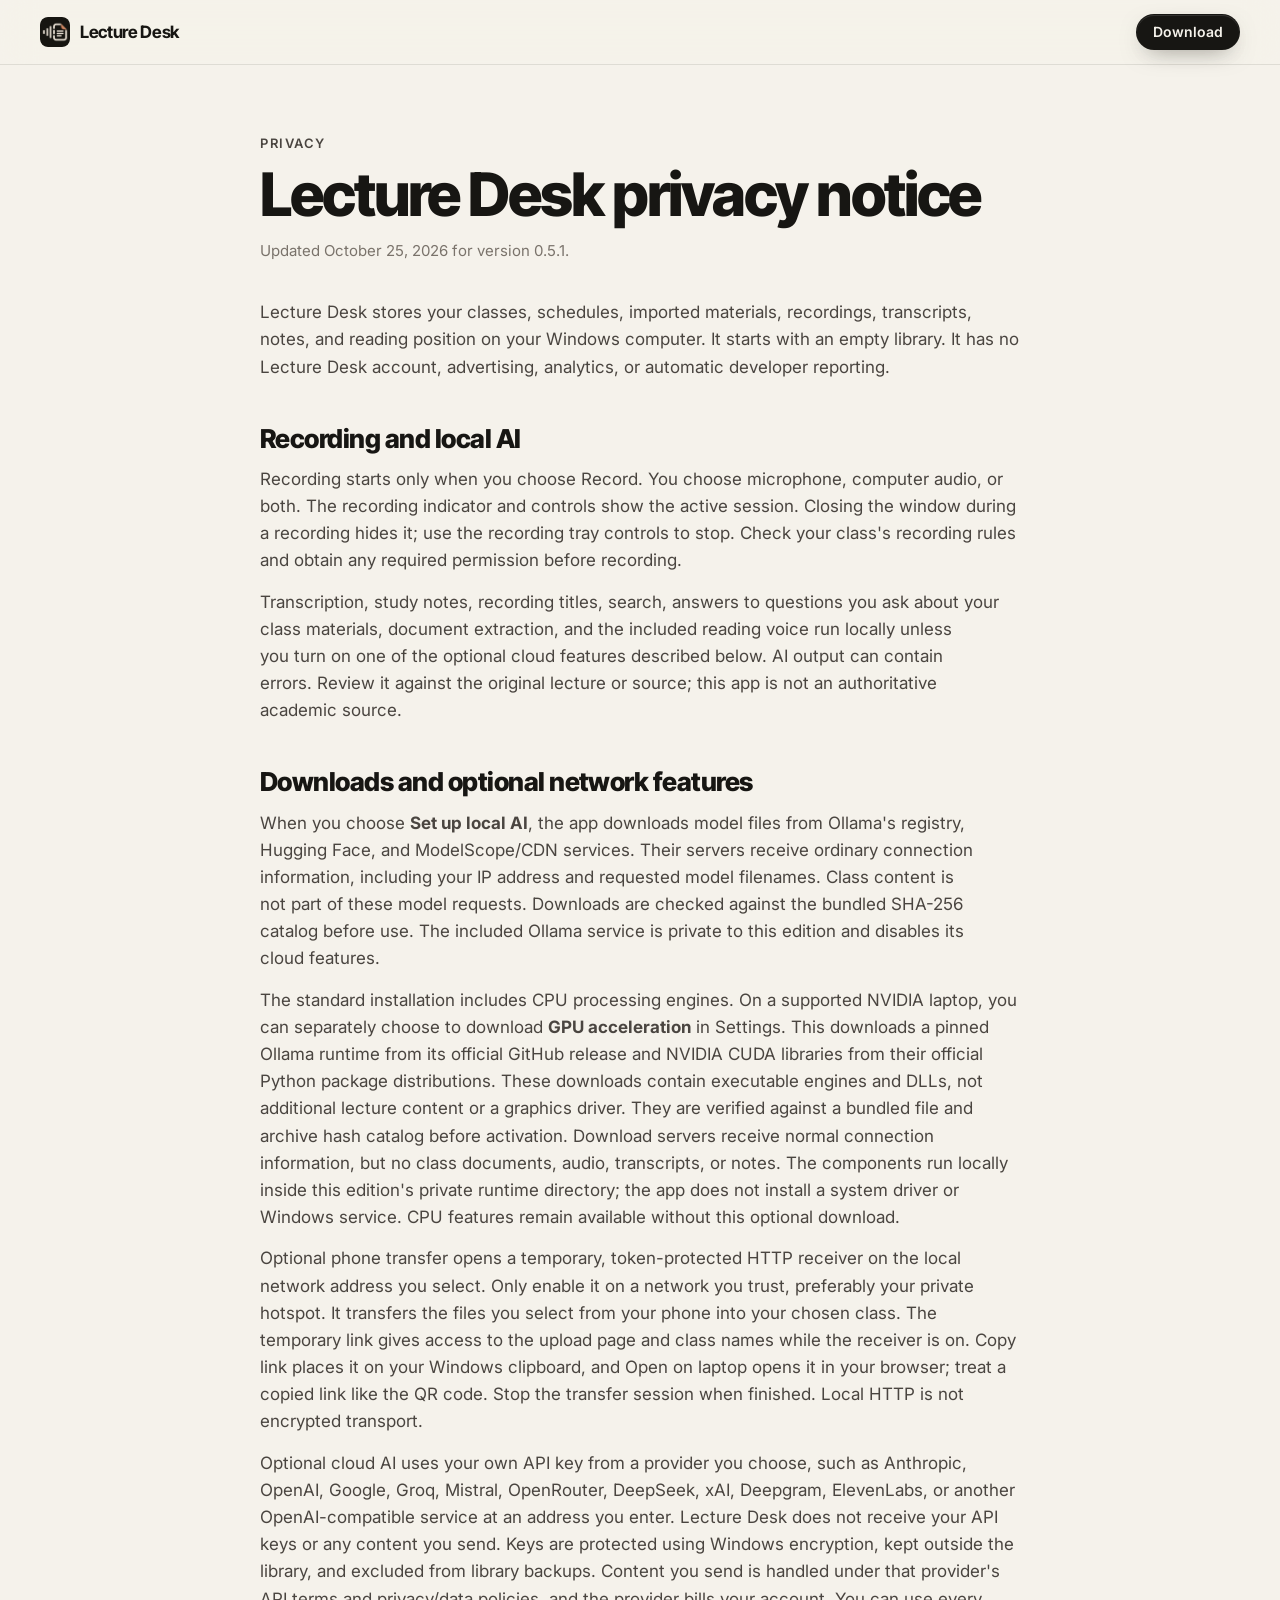
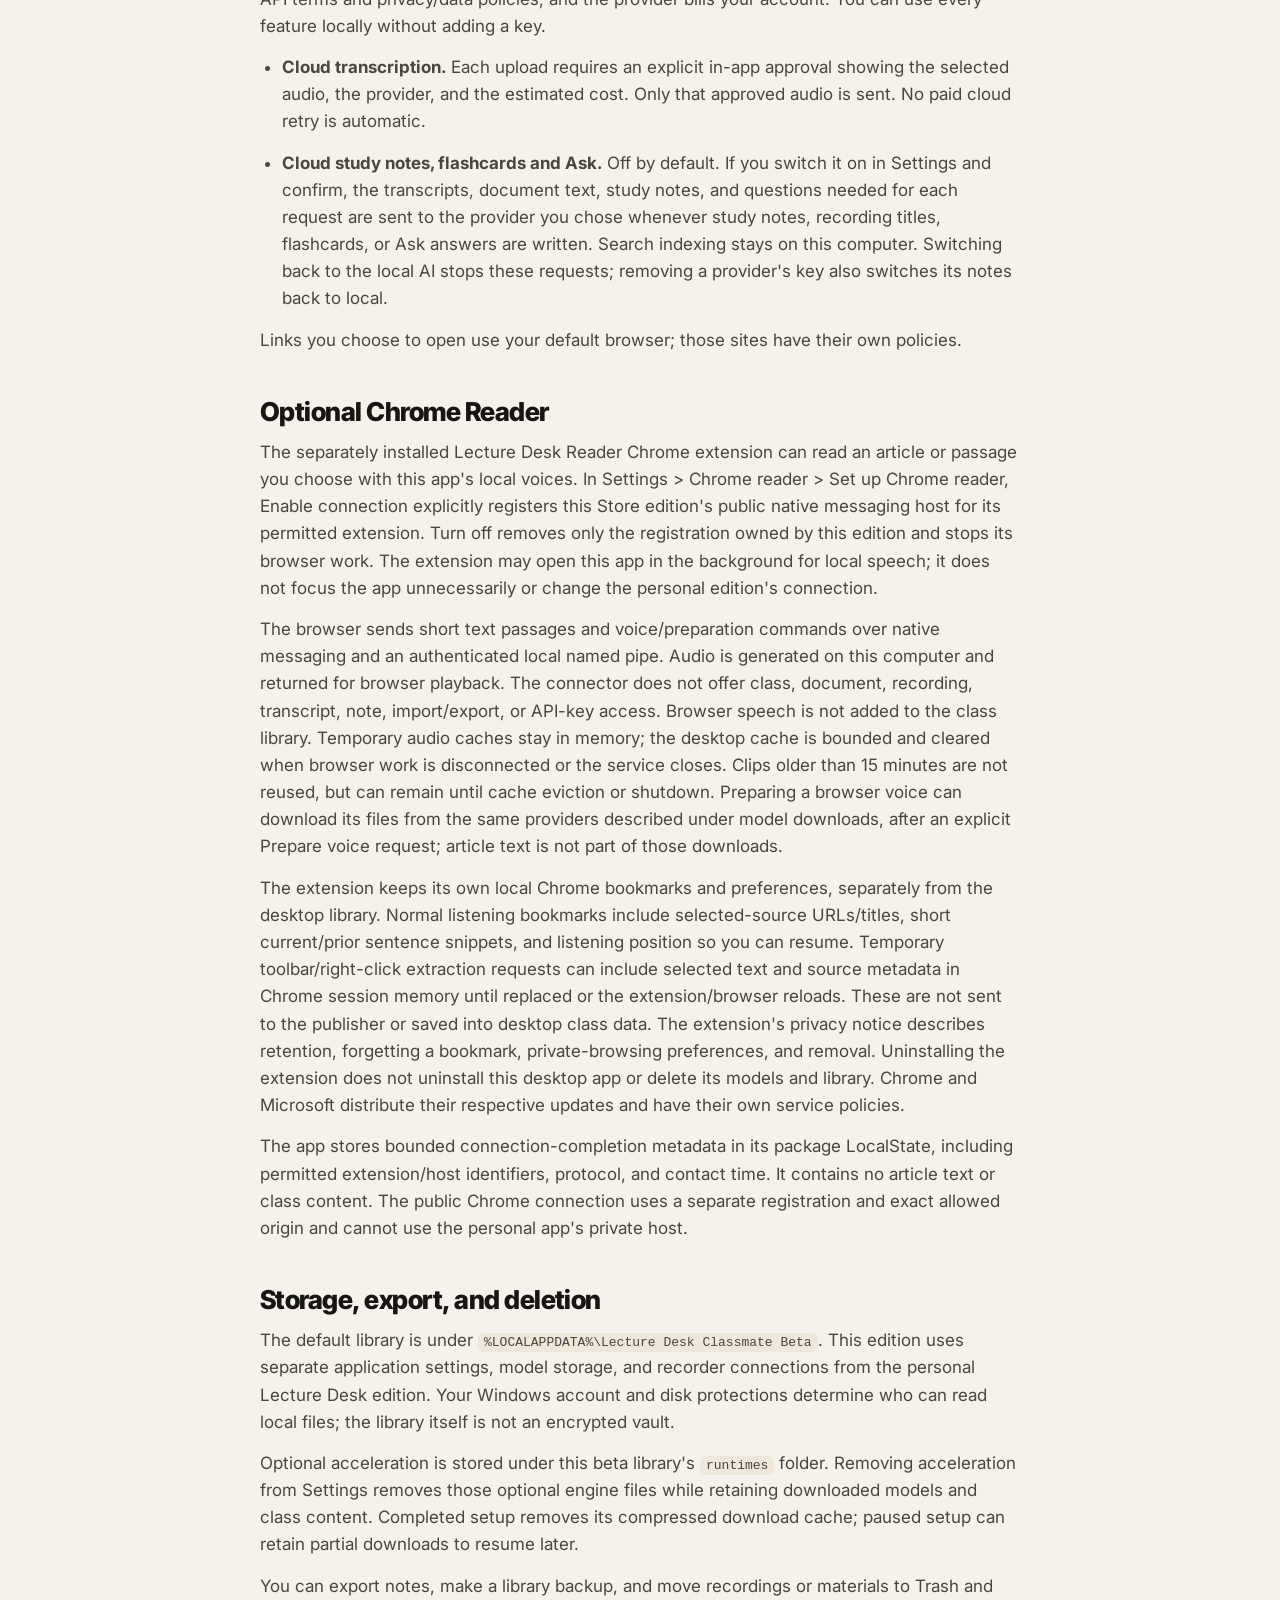
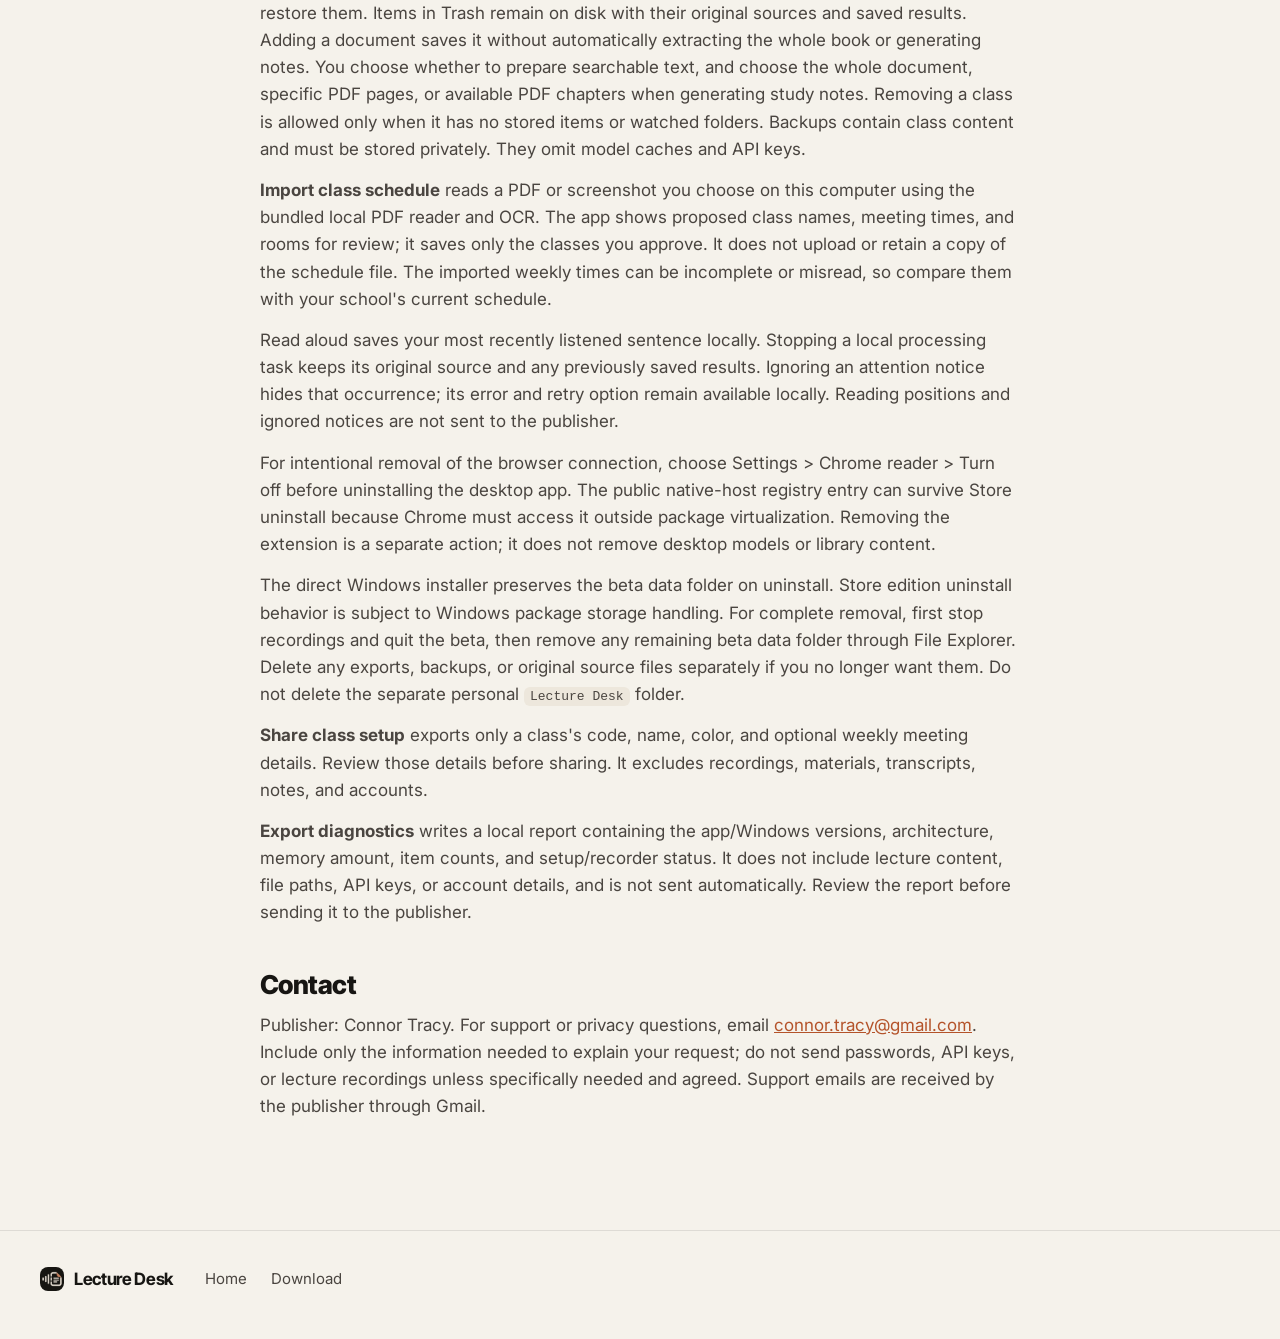
==== privacy.html @ 7390ad04 "Lecture Desk download site Landing page, feature showcase, privacy notice for 0.5.1 and download lin" ====
<!doctype html>
<html lang="en">
<head>
<meta charset="utf-8">
<meta name="viewport" content="width=device-width,initial-scale=1">
<title>Privacy · Lecture Desk</title>
<meta name="description" content="How Lecture Desk handles your recordings, notes and data.">
<link rel="icon" href="favicon.ico" sizes="any">
<link rel="preconnect" href="https://fonts.googleapis.com">
<link rel="preconnect" href="https://fonts.gstatic.com" crossorigin>
<link href="https://fonts.googleapis.com/css2?family=Inter:wght@400;500;600&family=Inter+Tight:wght@600;700;800&display=swap" rel="stylesheet">
<link rel="stylesheet" href="styles.css">
</head>
<body class="doc">
<header class="nav scrolled"><div class="wrap nav-inner"><a class="brand" href="index.html"><picture><source srcset="img/icon-light-512.png" media="(prefers-color-scheme: dark)"><img src="img/icon-512.png" alt="" width="30" height="30"></picture><span>Lecture Desk</span></a><a class="btn btn-small btn-ink" href="index.html#download">Download</a></div></header>
<main class="wrap prose">
<p class="kicker">Privacy</p>
<h1>Lecture Desk privacy notice</h1>
<p class="updated">Updated October 25, 2026 for version 0.5.1.</p>
<p>Lecture Desk stores your classes, schedules, imported materials, recordings, transcripts, notes, and reading position on your Windows computer. It starts with an empty library. It has no Lecture Desk account, advertising, analytics, or automatic developer reporting.</p>
<h2>Recording and local AI</h2>
<p>Recording starts only when you choose Record. You choose microphone, computer audio, or both. The recording indicator and controls show the active session. Closing the window during a recording hides it; use the recording tray controls to stop. Check your class's recording rules and obtain any required permission before recording.</p>
<p>Transcription, study notes, recording titles, search, answers to questions you ask about your class materials, document extraction, and the included reading voice run locally unless you turn on one of the optional cloud features described below. AI output can contain errors. Review it against the original lecture or source; this app is not an authoritative academic source.</p>
<h2>Downloads and optional network features</h2>
<p>When you choose <strong>Set up local AI</strong>, the app downloads model files from Ollama's registry, Hugging Face, and ModelScope/CDN services. Their servers receive ordinary connection information, including your IP address and requested model filenames. Class content is not part of these model requests. Downloads are checked against the bundled SHA-256 catalog before use. The included Ollama service is private to this edition and disables its cloud features.</p>
<p>The standard installation includes CPU processing engines. On a supported NVIDIA laptop, you can separately choose to download <strong>GPU acceleration</strong> in Settings. This downloads a pinned Ollama runtime from its official GitHub release and NVIDIA CUDA libraries from their official Python package distributions. These downloads contain executable engines and DLLs, not additional lecture content or a graphics driver. They are verified against a bundled file and archive hash catalog before activation. Download servers receive normal connection information, but no class documents, audio, transcripts, or notes. The components run locally inside this edition's private runtime directory; the app does not install a system driver or Windows service. CPU features remain available without this optional download.</p>
<p>Optional phone transfer opens a temporary, token-protected HTTP receiver on the local network address you select. Only enable it on a network you trust, preferably your private hotspot. It transfers the files you select from your phone into your chosen class. The temporary link gives access to the upload page and class names while the receiver is on. Copy link places it on your Windows clipboard, and Open on laptop opens it in your browser; treat a copied link like the QR code. Stop the transfer session when finished. Local HTTP is not encrypted transport.</p>
<p>Optional cloud AI uses your own API key from a provider you choose, such as Anthropic, OpenAI, Google, Groq, Mistral, OpenRouter, DeepSeek, xAI, Deepgram, ElevenLabs, or another OpenAI-compatible service at an address you enter. Lecture Desk does not receive your API keys or any content you send. Keys are protected using Windows encryption, kept outside the library, and excluded from library backups. Content you send is handled under that provider's API terms and privacy/data policies, and the provider bills your account. You can use every feature locally without adding a key.</p>
<ul><li><strong>Cloud transcription.</strong> Each upload requires an explicit in-app approval showing the selected audio, the provider, and the estimated cost. Only that approved audio is sent. No paid cloud retry is automatic.</li><li><strong>Cloud study notes, flashcards and Ask.</strong> Off by default. If you switch it on in Settings and confirm, the transcripts, document text, study notes, and questions needed for each request are sent to the provider you chose whenever study notes, recording titles, flashcards, or Ask answers are written. Search indexing stays on this computer. Switching back to the local AI stops these requests; removing a provider's key also switches its notes back to local.</li></ul>
<p>Links you choose to open use your default browser; those sites have their own policies.</p>
<h2>Optional Chrome Reader</h2>
<p>The separately installed Lecture Desk Reader Chrome extension can read an article or passage you choose with this app's local voices. In Settings &gt; Chrome reader &gt; Set up Chrome reader, Enable connection explicitly registers this Store edition's public native messaging host for its permitted extension. Turn off removes only the registration owned by this edition and stops its browser work. The extension may open this app in the background for local speech; it does not focus the app unnecessarily or change the personal edition's connection.</p>
<p>The browser sends short text passages and voice/preparation commands over native messaging and an authenticated local named pipe. Audio is generated on this computer and returned for browser playback. The connector does not offer class, document, recording, transcript, note, import/export, or API-key access. Browser speech is not added to the class library. Temporary audio caches stay in memory; the desktop cache is bounded and cleared when browser work is disconnected or the service closes. Clips older than 15 minutes are not reused, but can remain until cache eviction or shutdown. Preparing a browser voice can download its files from the same providers described under model downloads, after an explicit Prepare voice request; article text is not part of those downloads.</p>
<p>The extension keeps its own local Chrome bookmarks and preferences, separately from the desktop library. Normal listening bookmarks include selected-source URLs/titles, short current/prior sentence snippets, and listening position so you can resume. Temporary toolbar/right-click extraction requests can include selected text and source metadata in Chrome session memory until replaced or the extension/browser reloads. These are not sent to the publisher or saved into desktop class data. The extension's privacy notice describes retention, forgetting a bookmark, private-browsing preferences, and removal. Uninstalling the extension does not uninstall this desktop app or delete its models and library. Chrome and Microsoft distribute their respective updates and have their own service policies.</p>
<p>The app stores bounded connection-completion metadata in its package LocalState, including permitted extension/host identifiers, protocol, and contact time. It contains no article text or class content. The public Chrome connection uses a separate registration and exact allowed origin and cannot use the personal app's private host.</p>
<h2>Storage, export, and deletion</h2>
<p>The default library is under <code>%LOCALAPPDATA%\Lecture Desk Classmate Beta</code>. This edition uses separate application settings, model storage, and recorder connections from the personal Lecture Desk edition. Your Windows account and disk protections determine who can read local files; the library itself is not an encrypted vault.</p>
<p>Optional acceleration is stored under this beta library's <code>runtimes</code> folder. Removing acceleration from Settings removes those optional engine files while retaining downloaded models and class content. Completed setup removes its compressed download cache; paused setup can retain partial downloads to resume later.</p>
<p>You can export notes, make a library backup, and move recordings or materials to Trash and restore them. Items in Trash remain on disk with their original sources and saved results. Adding a document saves it without automatically extracting the whole book or generating notes. You choose whether to prepare searchable text, and choose the whole document, specific PDF pages, or available PDF chapters when generating study notes. Removing a class is allowed only when it has no stored items or watched folders. Backups contain class content and must be stored privately. They omit model caches and API keys.</p>
<p><strong>Import class schedule</strong> reads a PDF or screenshot you choose on this computer using the bundled local PDF reader and OCR. The app shows proposed class names, meeting times, and rooms for review; it saves only the classes you approve. It does not upload or retain a copy of the schedule file. The imported weekly times can be incomplete or misread, so compare them with your school's current schedule.</p>
<p>Read aloud saves your most recently listened sentence locally. Stopping a local processing task keeps its original source and any previously saved results. Ignoring an attention notice hides that occurrence; its error and retry option remain available locally. Reading positions and ignored notices are not sent to the publisher.</p>
<p>For intentional removal of the browser connection, choose Settings &gt; Chrome reader &gt; Turn off before uninstalling the desktop app. The public native-host registry entry can survive Store uninstall because Chrome must access it outside package virtualization. Removing the extension is a separate action; it does not remove desktop models or library content.</p>
<p>The direct Windows installer preserves the beta data folder on uninstall. Store edition uninstall behavior is subject to Windows package storage handling. For complete removal, first stop recordings and quit the beta, then remove any remaining beta data folder through File Explorer. Delete any exports, backups, or original source files separately if you no longer want them. Do not delete the separate personal <code>Lecture Desk</code> folder.</p>
<p><strong>Share class setup</strong> exports only a class's code, name, color, and optional weekly meeting details. Review those details before sharing. It excludes recordings, materials, transcripts, notes, and accounts.</p>
<p><strong>Export diagnostics</strong> writes a local report containing the app/Windows versions, architecture, memory amount, item counts, and setup/recorder status. It does not include lecture content, file paths, API keys, or account details, and is not sent automatically. Review the report before sending it to the publisher.</p>
<h2>Contact</h2>
<p>Publisher: Connor Tracy. For support or privacy questions, email <a href="mailto:connor.tracy@gmail.com">connor.tracy@gmail.com</a>. Include only the information needed to explain your request; do not send passwords, API keys, or lecture recordings unless specifically needed and agreed. Support emails are received by the publisher through Gmail.</p>
</main>
<footer class="footer"><div class="wrap footer-inner"><a class="brand" href="index.html"><picture><source srcset="img/icon-light-512.png" media="(prefers-color-scheme: dark)"><img src="img/icon-512.png" alt="" width="24" height="24"></picture><span>Lecture Desk</span></a><nav aria-label="Footer"><a href="index.html">Home</a><a href="index.html#download">Download</a></nav></div></footer>
</body>
</html>
---- styles.css ----
/* Lecture Desk website. Colors and type follow the app and the launch video. */
:root {
  --bg: #F5F2EB;
  --bg-2: #EDE7DC;
  --paper: #FBF9F5;
  --ink: #171613;
  --ink-2: #4A4540;
  --ink-3: #7A736B;
  --line: rgb(23 22 19 / .10);
  --line-2: rgb(23 22 19 / .16);
  --brand: #B4532A;
  --brand-2: #E8875B;
  --brand-soft: rgb(180 83 42 / .10);
  --dark: #171613;
  --dark-2: #22201C;
  --dark-ink: #F3EEE6;
  --dark-ink-2: #B9B0A4;
  --radius: 22px;
  --radius-sm: 14px;
  --shadow: 0 1px 2px rgb(23 22 19 / .06), 0 12px 40px -12px rgb(23 22 19 / .22), 0 40px 80px -40px rgb(90 50 20 / .30);
  --display: "Inter Tight", "Inter", system-ui, -apple-system, "Segoe UI", sans-serif;
  --text: "Inter", system-ui, -apple-system, "Segoe UI", sans-serif;
  --gutter: 24px;
  color-scheme: light;
}
@media (prefers-color-scheme: dark) {
  :root {
    --bg: #12110F; --bg-2: #1A1815; --paper: #1D1B18; --ink: #F3EEE6; --ink-2: #CFC6BA; --ink-3: #9A9187;
    --line: rgb(243 238 230 / .09); --line-2: rgb(243 238 230 / .16); --brand: #E8875B; --brand-2: #F29C73; --brand-soft: rgb(232 135 91 / .14);
    --dark: #0D0C0A; --dark-2: #1D1B18;
    --shadow: 0 1px 2px rgb(0 0 0 / .4), 0 20px 50px -20px rgb(0 0 0 / .7), 0 50px 90px -50px rgb(232 135 91 / .25);
    color-scheme: dark;
  }
}

*, *::before, *::after { box-sizing: border-box; }
[hidden] { display: none !important; }
html { scroll-behavior: smooth; -webkit-text-size-adjust: 100%; }
@media (prefers-reduced-motion: reduce) { html { scroll-behavior: auto; } }
body { margin: 0; background: var(--bg); color: var(--ink); font: 400 17px/1.6 var(--text); -webkit-font-smoothing: antialiased; text-rendering: optimizeLegibility; overflow-x: hidden; }
img, video { display: block; max-width: 100%; height: auto; }
a { color: inherit; }
h1, h2, h3 { font-family: var(--display); color: var(--ink); margin: 0; letter-spacing: -.03em; text-wrap: balance; }
p { margin: 0; text-wrap: pretty; }
.wrap { width: min(1200px, 100% - 2 * var(--gutter)); margin-inline: auto; }
@media (max-width: 640px) { :root { --gutter: 16px; } body { font-size: 16px; } }
.skip { position: absolute; left: -999px; top: 8px; z-index: 100; background: var(--ink); color: var(--bg); padding: 8px 14px; border-radius: 10px; }
.skip:focus { left: 8px; }
:focus-visible { outline: 2px solid var(--brand); outline-offset: 3px; border-radius: 6px; }

/* Navigation */
.nav { position: sticky; top: 0; z-index: 50; backdrop-filter: saturate(1.4) blur(16px); -webkit-backdrop-filter: saturate(1.4) blur(16px); background: color-mix(in srgb, var(--bg) 78%, transparent); border-bottom: 1px solid transparent; transition: border-color .3s; }
.nav.scrolled { border-bottom-color: var(--line); }
.nav-inner { display: flex; align-items: center; gap: 24px; height: 64px; }
.brand { display: inline-flex; align-items: center; gap: 10px; text-decoration: none; font: 700 17px/1 var(--display); letter-spacing: -.02em; }
.brand img { border-radius: 8px; }
.nav-links { display: flex; gap: 28px; margin-left: auto; }
.nav-links a { text-decoration: none; color: var(--ink-2); font-size: 15px; font-weight: 500; }
.nav-links a:hover { color: var(--ink); }
@media (max-width: 720px) { .nav-links { display: none; } .nav .btn { margin-left: auto; } }
.doc .nav .btn { margin-left: auto; }

/* Buttons */
.btn { --h: 44px; display: inline-flex; align-items: center; justify-content: center; gap: 10px; height: var(--h); padding: 0 20px; border-radius: 999px; border: 1px solid transparent; font: 600 15px/1 var(--text); text-decoration: none; cursor: pointer; white-space: nowrap; transition: transform .2s cubic-bezier(.2,.8,.2,1), background-color .2s, box-shadow .2s, border-color .2s; }
.btn:active { transform: scale(.98); }
.btn-small { --h: 36px; padding: 0 16px; font-size: 14px; }
.btn-large { --h: 54px; padding: 0 26px; font-size: 16px; }
.btn-ink { background: var(--ink); color: var(--bg); box-shadow: 0 1px 0 rgb(255 255 255 / .12) inset, 0 8px 24px -10px rgb(23 22 19 / .55); }
.btn-ink:hover { transform: translateY(-1px); box-shadow: 0 1px 0 rgb(255 255 255 / .12) inset, 0 14px 30px -12px rgb(23 22 19 / .6); }
.btn-ghost { background: color-mix(in srgb, var(--paper) 70%, transparent); color: var(--ink); border-color: var(--line-2); }
.btn-ghost:hover { border-color: var(--ink-3); transform: translateY(-1px); }
.btn-accent { background: var(--brand); color: #fff; box-shadow: 0 10px 30px -12px var(--brand); }
.btn-accent:hover { transform: translateY(-1px); filter: brightness(1.05); }
.btn-link { background: none; border: 0; color: var(--ink-2); padding: 0 6px; }
.btn-link svg { width: 30px; height: 30px; padding: 8px 7px 8px 9px; border-radius: 50%; background: var(--brand-soft); fill: var(--brand); transition: transform .2s; }
.btn-link:hover { color: var(--ink); }
.btn-link:hover svg { transform: scale(1.08); }
.btn .ms { width: 18px; height: 18px; }
.is-disabled { opacity: .55; pointer-events: none; }

/* Hero */
.hero { position: relative; padding: 88px 0 40px; overflow: clip; }
.hero-glow { position: absolute; inset: -20% -10% auto; height: 900px; background: radial-gradient(50% 45% at 50% 55%, rgb(232 135 91 / .22), transparent 70%), radial-gradient(35% 30% at 25% 30%, rgb(255 255 255 / .55), transparent 70%); pointer-events: none; }
@media (prefers-color-scheme: dark) { .hero-glow { background: radial-gradient(50% 45% at 50% 60%, rgb(232 135 91 / .16), transparent 70%); } }
.hero-copy { position: relative; text-align: center; display: grid; justify-items: center; gap: 24px; }
.eyebrow { display: inline-flex; align-items: center; gap: 8px; padding: 6px 14px; border-radius: 999px; border: 1px solid var(--line-2); background: color-mix(in srgb, var(--paper) 60%, transparent); font-size: 14px; font-weight: 500; color: var(--ink-2); }
.dot { width: 7px; height: 7px; border-radius: 50%; background: var(--brand); box-shadow: 0 0 0 4px var(--brand-soft); }
h1 { font-size: clamp(44px, 8.4vw, 100px); line-height: .98; letter-spacing: -.035em; font-weight: 800; }
.accent { color: var(--brand); }
.lede { max-width: 640px; font-size: clamp(17px, 2vw, 20px); color: var(--ink-2); line-height: 1.55; }
.cta-row { display: flex; flex-wrap: wrap; justify-content: center; align-items: center; gap: 12px 14px; margin-top: 4px; }
.fine { font-size: 14px; color: var(--ink-3); }
@media (max-width: 520px) { .cta-row .btn-large { width: 100%; } .hero { padding-top: 56px; } }

/* App window frame */
.window { position: relative; border-radius: var(--radius); background: var(--dark); box-shadow: var(--shadow); overflow: hidden; border: 1px solid rgb(255 255 255 / .06); }
.window-bar { display: flex; align-items: center; gap: 7px; height: 34px; padding: 0 14px; background: #1E1C19; border-bottom: 1px solid rgb(255 255 255 / .06); }
.window-bar span { width: 10px; height: 10px; border-radius: 50%; background: #3A3631; }
.window-bar em { margin: 0 auto; transform: translateX(-30px); font: 500 12px/1 var(--text); font-style: normal; color: #8C847A; }
.hero-shot { margin-top: 64px; transform-origin: 50% 0; }
@supports (animation-timeline: view()) {
  @media (prefers-reduced-motion: no-preference) and (min-width: 721px) {
    .hero-shot { animation: tilt linear both; animation-timeline: view(); animation-range: entry 0% cover 45%; }
    @keyframes tilt { from { transform: perspective(1600px) rotateX(14deg) scale(.94); } to { transform: none; } }
  }
}

/* Proof strip */
.proof { display: grid; grid-template-columns: repeat(4, 1fr); gap: 8px; padding: 56px 0 24px; }
.proof div { display: grid; gap: 4px; padding: 10px 4px; text-align: center; }
.proof strong { font: 700 clamp(26px, 3.6vw, 38px)/1.1 var(--display); letter-spacing: -.03em; }
.proof span { color: var(--ink-3); font-size: 14px; }
@media (max-width: 720px) { .proof { grid-template-columns: repeat(2, 1fr); gap: 20px 8px; } }

/* Section heads */
.section-head { display: grid; gap: 14px; text-align: center; justify-items: center; margin-bottom: 48px; }
.kicker { font: 600 13px/1 var(--text); letter-spacing: .12em; text-transform: uppercase; color: var(--brand); }
h2 { font-size: clamp(34px, 5.4vw, 64px); line-height: 1.04; letter-spacing: -.032em; font-weight: 800; }

/* Feature showcase */
.tour { padding: 104px 0 40px; }
.showcase { display: grid; gap: 22px; }
.tabs { display: flex; justify-content: center; gap: 6px; padding: 6px; margin-inline: auto; border-radius: 999px; background: color-mix(in srgb, var(--paper) 75%, transparent); border: 1px solid var(--line); max-width: 100%; overflow-x: auto; scrollbar-width: none; }
.tabs::-webkit-scrollbar { display: none; }
.tabs button { position: relative; display: inline-flex; align-items: center; gap: 8px; height: 40px; padding: 0 18px; border: 0; border-radius: 999px; background: transparent; color: var(--ink-2); font: 600 15px/1 var(--text); cursor: pointer; white-space: nowrap; transition: background-color .25s, color .25s; }
.tabs button .n { font: 600 11px/1 var(--text); color: var(--ink-3); font-variant-numeric: tabular-nums; }
.tabs button:hover { color: var(--ink); }
.tabs button[aria-selected="true"] { background: var(--ink); color: var(--bg); }
.tabs button[aria-selected="true"] .n { color: var(--brand-2); }
.stage { aspect-ratio: 16 / 9; background: #EEEAE1; }
.stage video { width: 100%; height: 100%; object-fit: cover; }
.progress { position: absolute; left: 0; right: 0; bottom: 0; height: 3px; background: rgb(23 22 19 / .08); }
.progress span { display: block; height: 100%; width: 0; background: var(--brand); transition: width .2s linear; }
.stage-copy { max-width: 640px; margin-inline: auto; text-align: center; color: var(--ink-2); font-size: 18px; min-height: 3.2em; }
@media (max-width: 640px) { .tabs { justify-content: flex-start; border-radius: 18px; } .tabs button { padding: 0 14px; } .stage { border-radius: var(--radius-sm); } }

/* Bento */
.bento { display: grid; grid-template-columns: repeat(3, 1fr); gap: 16px; padding: 64px 0 104px; }
.card { display: grid; align-content: start; gap: 12px; padding: 28px; border-radius: var(--radius); background: var(--paper); border: 1px solid var(--line); transition: transform .35s cubic-bezier(.2,.8,.2,1), box-shadow .35s; }
.card:hover { transform: translateY(-3px); box-shadow: 0 20px 40px -24px rgb(23 22 19 / .35); }
.card h3 { font-size: 21px; letter-spacing: -.02em; font-weight: 700; }
.card p { color: var(--ink-2); font-size: 16px; }
.glyph { width: 40px; height: 40px; padding: 9px; border-radius: 12px; background: var(--brand-soft); fill: none; stroke: var(--brand); stroke-width: 1.8; stroke-linecap: round; stroke-linejoin: round; margin-bottom: 6px; }
.card-wide { grid-column: 1 / -1; grid-template-columns: minmax(260px, .8fr) 1.4fr; align-items: center; gap: 40px; padding: 44px 0 0 44px; overflow: hidden; }
.card-dark { background: var(--dark); border-color: rgb(255 255 255 / .06); }
.card-dark h3 { color: var(--dark-ink); font-size: clamp(28px, 3.4vw, 40px); line-height: 1.08; letter-spacing: -.035em; font-weight: 800; }
.card-dark p { color: var(--dark-ink-2); font-size: 17px; }
.card-dark .card-text { display: grid; gap: 16px; padding-bottom: 44px; }
.card-dark .kicker { color: var(--brand-2); }
.card-dark img { border-radius: 14px 0 0 0; border: 1px solid rgb(255 255 255 / .08); border-width: 1px 0 0 1px; box-shadow: -20px -10px 60px -20px rgb(0 0 0 / .6); }
@media (max-width: 900px) { .bento { grid-template-columns: 1fr 1fr; } .card-wide { grid-template-columns: 1fr; padding: 32px 0 0 32px; gap: 8px; } .card-dark .card-text { padding: 0 32px 24px 0; } }
@media (max-width: 600px) { .bento { grid-template-columns: 1fr; } }

/* Privacy band */
.private { background: var(--dark); color: var(--dark-ink); padding: 112px 0; position: relative; overflow: clip; }
.private::before { content: ""; position: absolute; inset: auto -20% -60% auto; width: 900px; height: 900px; background: radial-gradient(closest-side, rgb(232 135 91 / .18), transparent); pointer-events: none; }
.private-inner { position: relative; display: grid; grid-template-columns: 1fr 1fr; gap: 40px 72px; align-items: start; }
.private h2 { color: var(--dark-ink); }
.private .kicker { color: var(--brand-2); margin-bottom: 16px; }
.checks { list-style: none; margin: 0; padding: 0; display: grid; gap: 20px; }
.checks li { position: relative; padding-left: 36px; color: var(--dark-ink-2); font-size: 17px; }
.checks li::before { content: ""; position: absolute; left: 0; top: 3px; width: 22px; height: 22px; border-radius: 50%; background: rgb(232 135 91 / .18) url("data:image/svg+xml,%3Csvg xmlns='http://www.w3.org/2000/svg' viewBox='0 0 24 24' fill='none' stroke='%23E8875B' stroke-width='3' stroke-linecap='round' stroke-linejoin='round'%3E%3Cpath d='M6 12.5l4 4 8-9'/%3E%3C/svg%3E") center / 13px no-repeat; }
.checks strong { color: var(--dark-ink); font-weight: 600; }
.more { grid-column: 2; color: var(--brand-2); font-weight: 600; text-decoration: none; }
.more:hover { text-decoration: underline; text-underline-offset: 4px; }
@media (max-width: 800px) { .private-inner { grid-template-columns: 1fr; } .more { grid-column: 1; } .private { padding: 80px 0; } }

/* Steps */
.steps { padding: 112px 0 40px; }
.steps ol { list-style: none; margin: 0; padding: 0; display: grid; grid-template-columns: repeat(3, 1fr); gap: 16px; counter-reset: step; }
.steps li { display: grid; gap: 10px; padding: 28px; border-radius: var(--radius); border: 1px solid var(--line); }
.steps li span { display: grid; place-items: center; width: 36px; height: 36px; border-radius: 50%; background: var(--ink); color: var(--bg); font: 700 15px/1 var(--display); margin-bottom: 6px; }
.steps h3 { font-size: 21px; letter-spacing: -.02em; }
.steps p { color: var(--ink-2); font-size: 16px; }
@media (max-width: 800px) { .steps ol { grid-template-columns: 1fr; } }

/* Download */
.download { padding: 104px 0; }
.dl-grid { display: grid; grid-template-columns: 1.4fr 1fr; gap: 16px; }
.dl-card { display: grid; align-content: start; gap: 14px; padding: 36px; border-radius: var(--radius); background: var(--paper); border: 1px solid var(--line); }
.dl-primary { box-shadow: var(--shadow); border-color: var(--line-2); }
.dl-card .btn { justify-self: start; margin-top: 6px; }
.dl-os { display: inline-flex; align-items: center; gap: 10px; font: 600 14px/1 var(--text); color: var(--ink-3); letter-spacing: .02em; }
.dl-os svg { width: 22px; height: 22px; fill: var(--ink); }
.dl-card h3 { font-size: clamp(26px, 3vw, 34px); letter-spacing: -.03em; font-weight: 800; display: flex; align-items: center; gap: 12px; flex-wrap: wrap; }
.dl-card p { color: var(--ink-2); }
.badge { font: 600 12px/1 var(--text); letter-spacing: .02em; padding: 6px 10px; border-radius: 999px; background: var(--brand-soft); color: var(--brand); }
.direct { margin-top: 18px; padding-top: 22px; border-top: 1px solid var(--line); display: grid; gap: 12px; }
.direct-row { display: flex; align-items: center; justify-content: space-between; gap: 16px; flex-wrap: wrap; }
.direct-row div { display: grid; gap: 2px; }
.direct-row span { color: var(--ink-3); font-size: 14px; }
.direct-row .btn { margin: 0; }
.smartscreen summary { cursor: pointer; color: var(--ink-2); font-size: 14px; font-weight: 500; }
.smartscreen p { margin-top: 10px; color: var(--ink-2); font-size: 14px; }
.hash { font: 12px/1.5 ui-monospace, "Cascadia Code", Consolas, monospace; word-break: break-all; color: var(--ink-3); }
code { font: 13px ui-monospace, "Cascadia Code", Consolas, monospace; padding: 2px 6px; border-radius: 6px; background: var(--bg-2); }
.reqs { margin-top: 16px; padding: 28px 36px; border-radius: var(--radius); border: 1px solid var(--line); }
.reqs h3 { font-size: 18px; margin-bottom: 14px; letter-spacing: -.01em; }
.reqs dl { margin: 0; display: grid; grid-template-columns: repeat(4, 1fr); gap: 20px; }
.reqs dt { font-size: 13px; font-weight: 600; color: var(--ink-3); text-transform: uppercase; letter-spacing: .08em; margin-bottom: 4px; }
.reqs dd { margin: 0; font-size: 15px; color: var(--ink-2); }
@media (max-width: 900px) { .dl-grid { grid-template-columns: 1fr; } .reqs dl { grid-template-columns: 1fr 1fr; } }
@media (max-width: 520px) { .reqs dl { grid-template-columns: 1fr; } .dl-card, .reqs { padding: 26px; } .dl-card .btn { justify-self: stretch; } }

/* FAQ */
.faq { padding: 24px 0 112px; }
.faq-list { max-width: 820px; margin-inline: auto; border-top: 1px solid var(--line); }
.faq details { border-bottom: 1px solid var(--line); }
.faq summary { list-style: none; cursor: pointer; display: flex; justify-content: space-between; gap: 20px; padding: 24px 4px; font: 600 19px/1.35 var(--display); letter-spacing: -.015em; }
.faq summary::-webkit-details-marker { display: none; }
.faq summary::after { content: ""; flex: none; width: 22px; height: 22px; margin-top: 2px; background: linear-gradient(var(--ink-3), var(--ink-3)) center / 12px 2px no-repeat, linear-gradient(var(--ink-3), var(--ink-3)) center / 2px 12px no-repeat; transition: transform .3s; }
.faq details[open] summary::after { transform: rotate(45deg); }
.faq details p { padding: 0 4px 24px; color: var(--ink-2); max-width: 700px; }

/* Final call to action */
.final { padding: 0 0 112px; }
.final-inner { display: grid; justify-items: center; gap: 28px; text-align: center; padding: 88px 24px; border-radius: 32px; background: radial-gradient(60% 80% at 50% 0%, rgb(232 135 91 / .20), transparent 70%), var(--paper); border: 1px solid var(--line); }
.final-inner img { border-radius: 20px; box-shadow: 0 20px 40px -18px rgb(23 22 19 / .5); }
.final h2 { max-width: 760px; font-size: clamp(32px, 4.8vw, 56px); }

/* Footer */
.footer { border-top: 1px solid var(--line); padding: 36px 0 48px; }
.footer-inner { display: flex; flex-wrap: wrap; align-items: center; gap: 16px 32px; }
.footer nav { display: flex; gap: 24px; }
.footer nav a { color: var(--ink-2); text-decoration: none; font-size: 15px; }
.footer nav a:hover { color: var(--ink); }
.footer p { flex-basis: 100%; color: var(--ink-3); font-size: 14px; }

/* Tour dialog */
.tour-dialog { width: min(1100px, 100vw - 32px); padding: 0; border: 0; border-radius: var(--radius); background: #000; box-shadow: 0 40px 120px rgb(0 0 0 / .5); overflow: hidden; }
.tour-dialog::backdrop { background: rgb(12 11 9 / .72); backdrop-filter: blur(6px); }
.tour-dialog video { width: 100%; aspect-ratio: 16 / 9; }
.tour-dialog .close { position: absolute; top: 12px; right: 12px; z-index: 2; width: 38px; height: 38px; border-radius: 50%; border: 0; background: rgb(0 0 0 / .55); color: #fff; font-size: 24px; line-height: 1; cursor: pointer; }

/* Reveal on scroll */
.reveal { opacity: 0; transform: translateY(18px); transition: opacity .8s cubic-bezier(.2,.8,.2,1), transform .8s cubic-bezier(.2,.8,.2,1); }
.reveal.in { opacity: 1; transform: none; }
.reveal.instant { transition: none; }
@media (prefers-reduced-motion: reduce) { .reveal { opacity: 1; transform: none; transition: none; } }
.no-js .reveal { opacity: 1; transform: none; }

/* Privacy notice */
.prose { max-width: 760px; padding: 72px 0 96px; }
.prose .kicker { margin-bottom: 14px; }
.prose h1 { font-size: clamp(36px, 6vw, 60px); line-height: 1.02; }
.prose .updated { margin: 14px 0 36px; color: var(--ink-3); font-size: 15px; }
.prose h2 { font-size: 26px; letter-spacing: -.02em; margin: 44px 0 14px; }
.prose p, .prose li { color: var(--ink-2); margin-bottom: 14px; }
.prose ul { padding-left: 22px; margin: 0 0 14px; }
.prose a { color: var(--brand); }
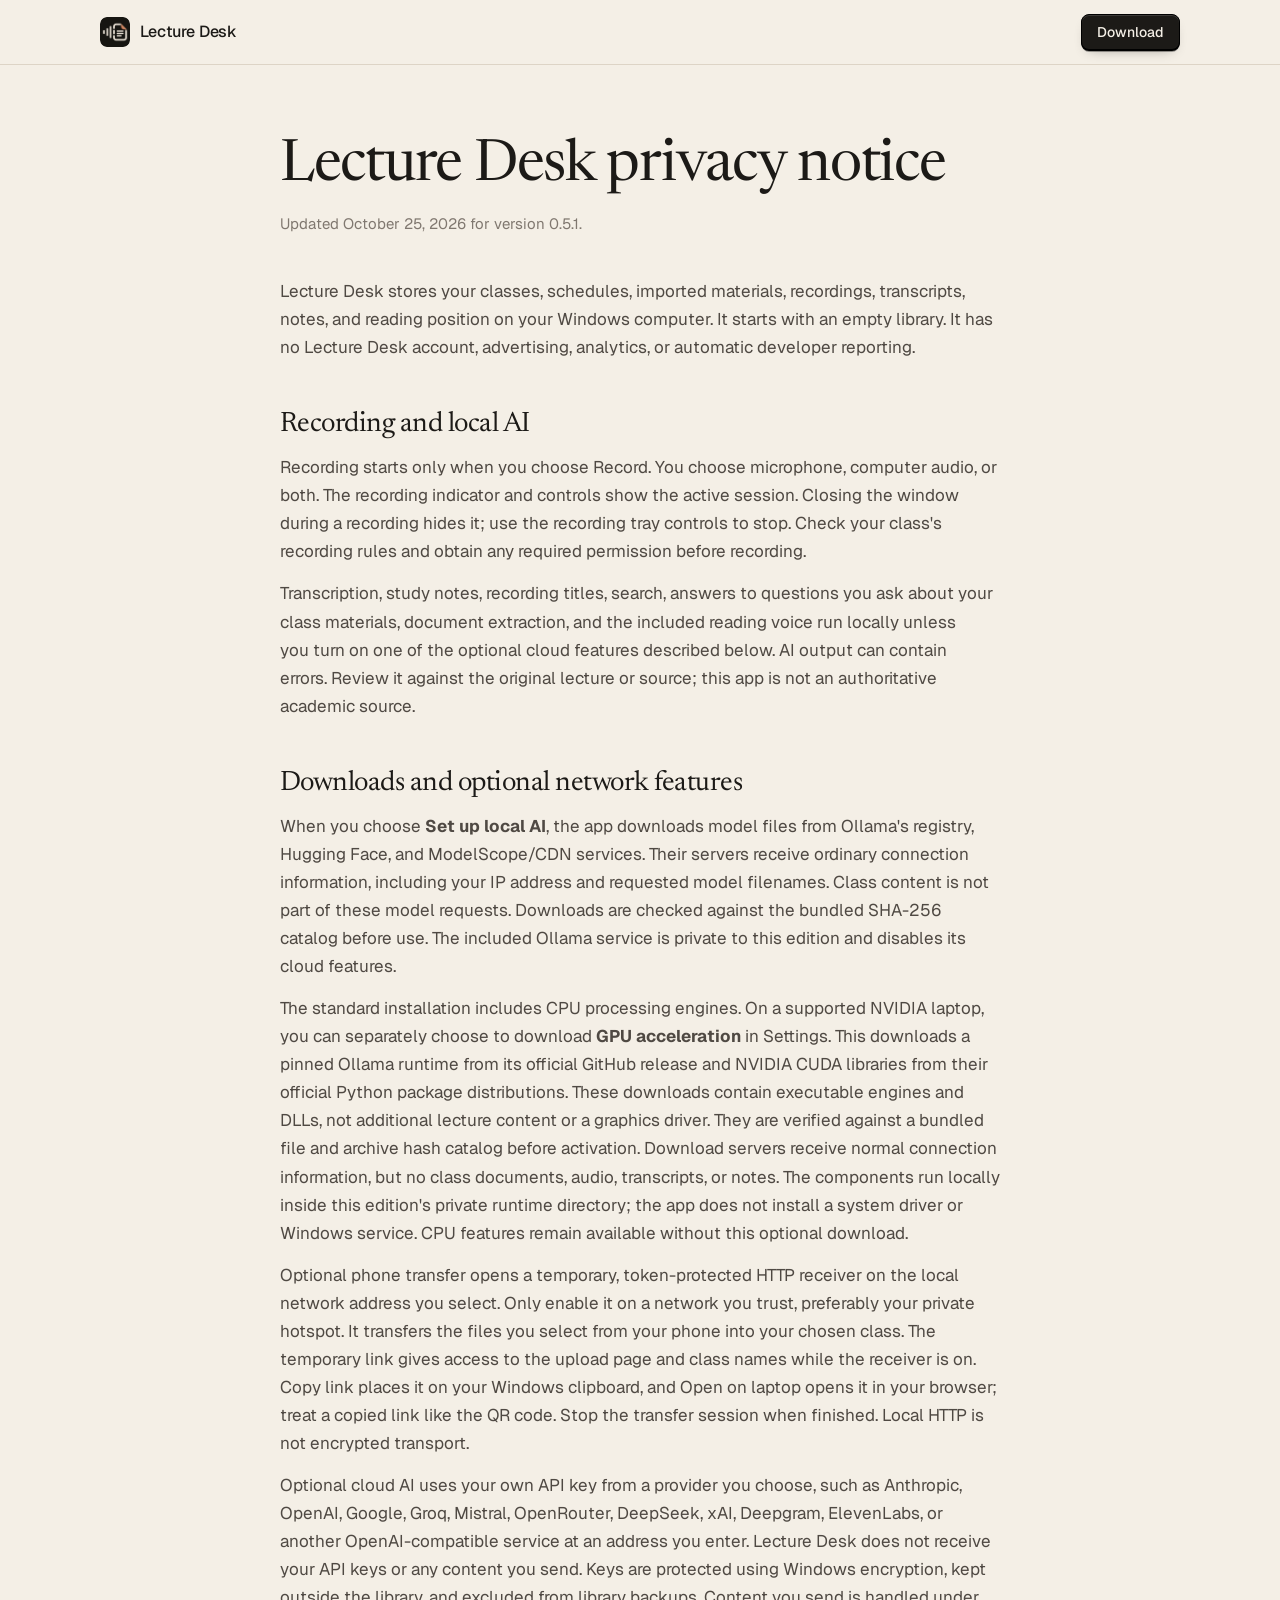
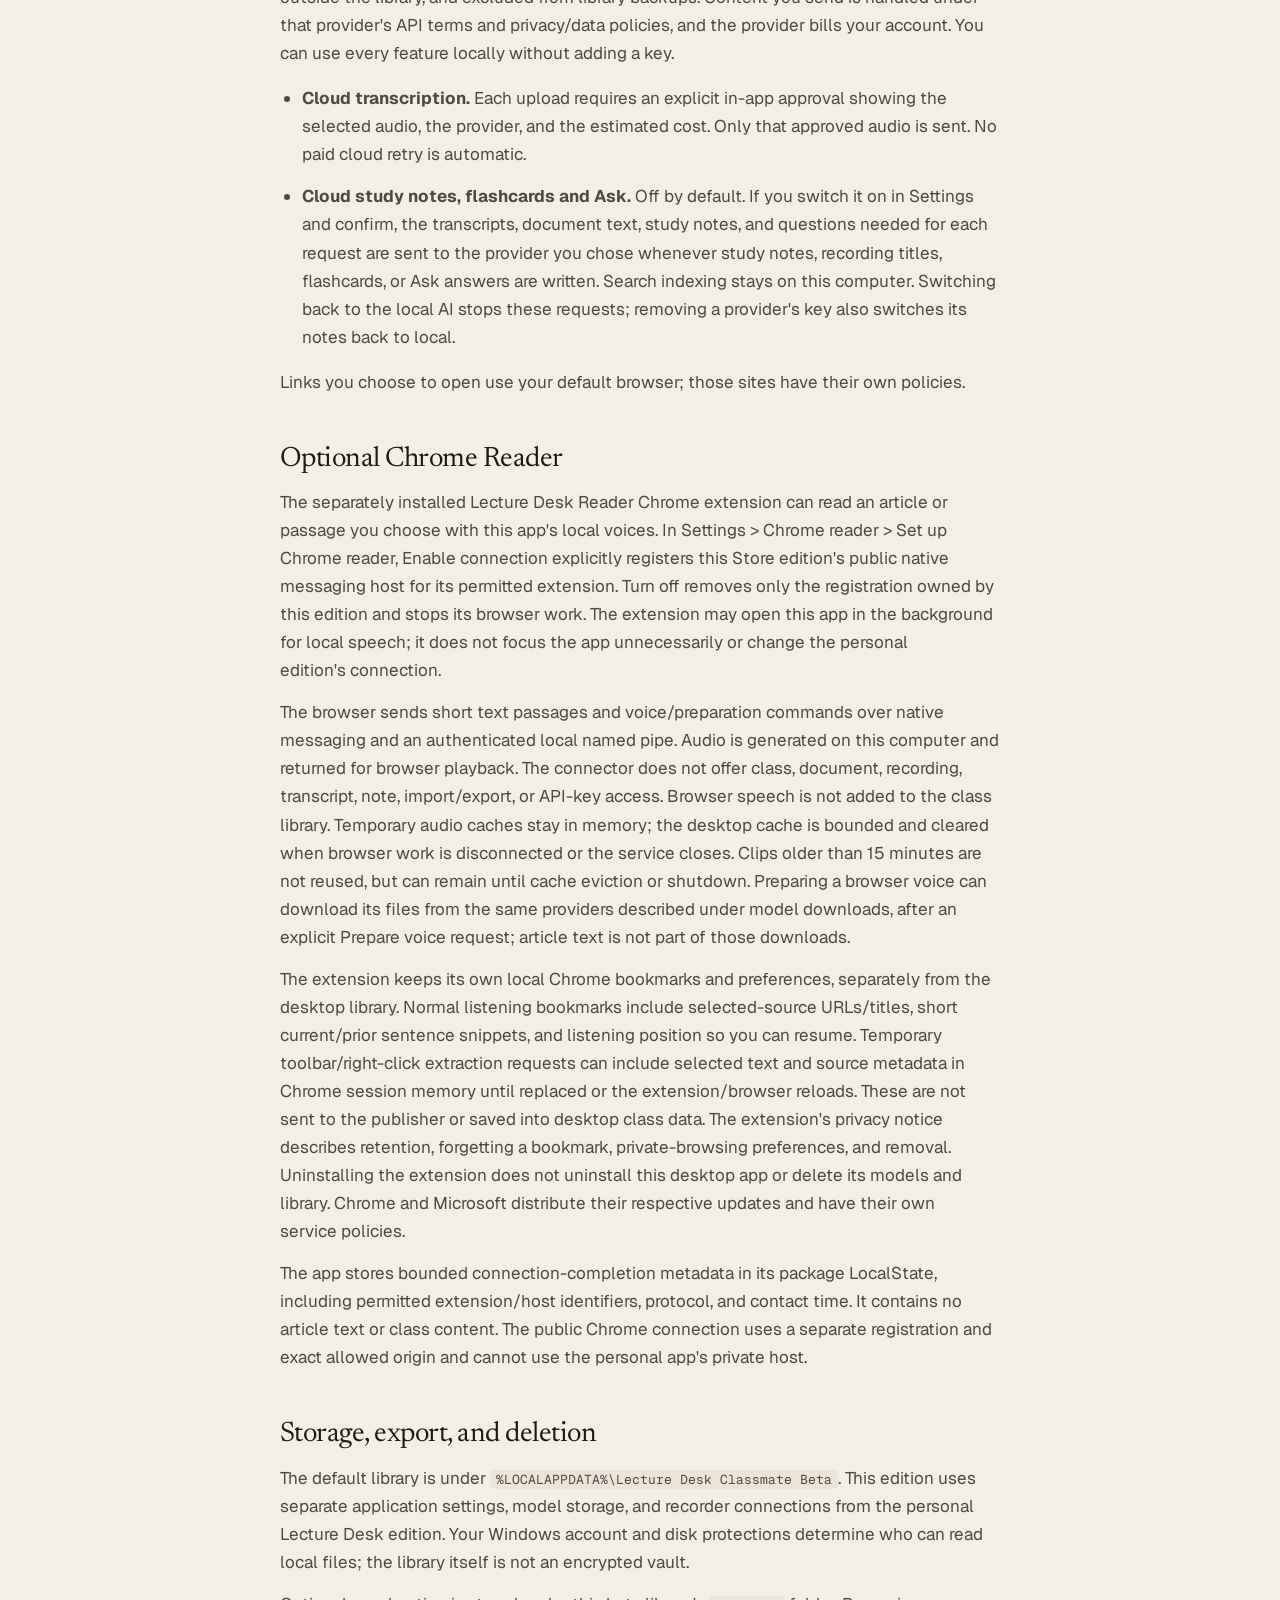
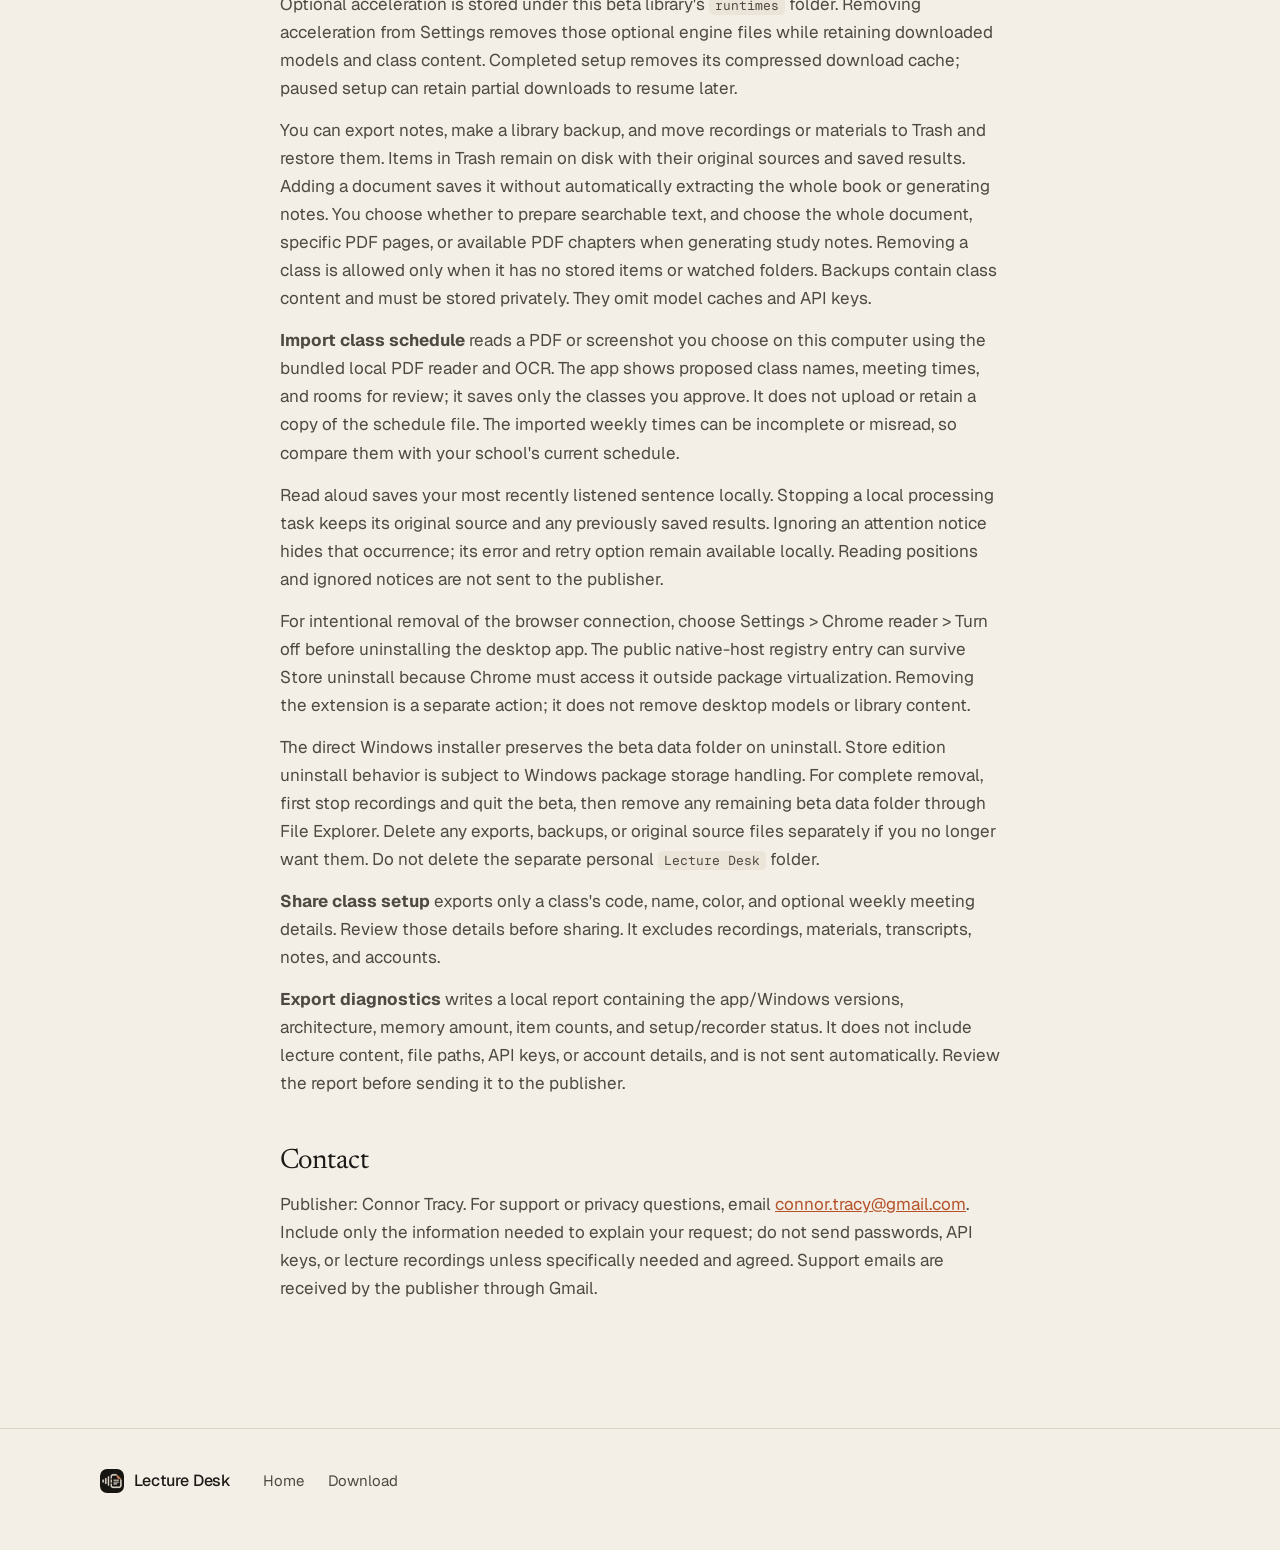
==== commit 27240811: "Redesign: editorial type, notes that show their work, said-once privacy Newsreader headlines with Ge" ====
--- a/privacy.html
+++ b/privacy.html
@@ -8,13 +8,12 @@
 <link rel="icon" href="favicon.ico" sizes="any">
 <link rel="preconnect" href="https://fonts.googleapis.com">
 <link rel="preconnect" href="https://fonts.gstatic.com" crossorigin>
-<link href="https://fonts.googleapis.com/css2?family=Inter:wght@400;500;600&family=Inter+Tight:wght@600;700;800&display=swap" rel="stylesheet">
+<link href="https://fonts.googleapis.com/css2?family=Geist:wght@400;500;600&family=Geist+Mono:wght@400;500&family=Newsreader:ital,opsz,wght@0,6..72,400;0,6..72,500;1,6..72,400&display=swap" rel="stylesheet">
 <link rel="stylesheet" href="styles.css">
 </head>
 <body class="doc">
-<header class="nav scrolled"><div class="wrap nav-inner"><a class="brand" href="index.html"><picture><source srcset="img/icon-light-512.png" media="(prefers-color-scheme: dark)"><img src="img/icon-512.png" alt="" width="30" height="30"></picture><span>Lecture Desk</span></a><a class="btn btn-small btn-ink" href="index.html#download">Download</a></div></header>
+<header class="nav scrolled"><div class="wrap nav-inner"><a class="brand" href="index.html"><picture><source srcset="img/icon-light-512.png" media="(prefers-color-scheme: dark)"><img src="img/icon-512.png" alt="" width="30" height="30"></picture>Lecture Desk</a><a class="btn btn-sm btn-ink" href="index.html#download">Download</a></div></header>
 <main class="wrap prose">
-<p class="kicker">Privacy</p>
 <h1>Lecture Desk privacy notice</h1>
 <p class="updated">Updated October 25, 2026 for version 0.5.1.</p>
 <p>Lecture Desk stores your classes, schedules, imported materials, recordings, transcripts, notes, and reading position on your Windows computer. It starts with an empty library. It has no Lecture Desk account, advertising, analytics, or automatic developer reporting.</p>
@@ -46,6 +45,6 @@
 <h2>Contact</h2>
 <p>Publisher: Connor Tracy. For support or privacy questions, email <a href="mailto:connor.tracy@gmail.com">connor.tracy@gmail.com</a>. Include only the information needed to explain your request; do not send passwords, API keys, or lecture recordings unless specifically needed and agreed. Support emails are received by the publisher through Gmail.</p>
 </main>
-<footer class="footer"><div class="wrap footer-inner"><a class="brand" href="index.html"><picture><source srcset="img/icon-light-512.png" media="(prefers-color-scheme: dark)"><img src="img/icon-512.png" alt="" width="24" height="24"></picture><span>Lecture Desk</span></a><nav aria-label="Footer"><a href="index.html">Home</a><a href="index.html#download">Download</a></nav></div></footer>
+<footer class="footer"><div class="wrap footer-inner"><a class="brand" href="index.html"><picture><source srcset="img/icon-light-512.png" media="(prefers-color-scheme: dark)"><img src="img/icon-512.png" alt="" width="24" height="24"></picture>Lecture Desk</a><nav aria-label="Footer"><a href="index.html">Home</a><a href="index.html#download">Download</a></nav></div></footer>
 </body>
 </html>
--- a/styles.css
+++ b/styles.css
@@ -1,34 +1,25 @@
-/* Lecture Desk website. Colors and type follow the app and the launch video. */
+/* Lecture Desk website: paper, ink, and one accent that marks where things come from. */
 :root {
-  --bg: #F5F2EB;
-  --bg-2: #EDE7DC;
-  --paper: #FBF9F5;
-  --ink: #171613;
-  --ink-2: #4A4540;
-  --ink-3: #7A736B;
-  --line: rgb(23 22 19 / .10);
-  --line-2: rgb(23 22 19 / .16);
-  --brand: #B4532A;
-  --brand-2: #E8875B;
-  --brand-soft: rgb(180 83 42 / .10);
-  --dark: #171613;
-  --dark-2: #22201C;
-  --dark-ink: #F3EEE6;
-  --dark-ink-2: #B9B0A4;
-  --radius: 22px;
-  --radius-sm: 14px;
-  --shadow: 0 1px 2px rgb(23 22 19 / .06), 0 12px 40px -12px rgb(23 22 19 / .22), 0 40px 80px -40px rgb(90 50 20 / .30);
-  --display: "Inter Tight", "Inter", system-ui, -apple-system, "Segoe UI", sans-serif;
-  --text: "Inter", system-ui, -apple-system, "Segoe UI", sans-serif;
-  --gutter: 24px;
+  --paper: #F4EFE6;
+  --paper-2: #EBE4D8;
+  --sheet: #FAF7F1;
+  --ink: #1C1A17;
+  --ink-2: #4F4943;
+  --ink-3: #807870;
+  --rule: #DDD4C6;
+  --accent: #B4532A;
+  --accent-wash: #F1E2D6;
+  --frame: #1C1A17;
+  --serif: "Newsreader", "Iowan Old Style", Georgia, serif;
+  --sans: "Geist", ui-sans-serif, system-ui, "Segoe UI", sans-serif;
+  --mono: "Geist Mono", ui-monospace, "Cascadia Code", Consolas, monospace;
+  --gutter: 28px;
   color-scheme: light;
 }
 @media (prefers-color-scheme: dark) {
   :root {
-    --bg: #12110F; --bg-2: #1A1815; --paper: #1D1B18; --ink: #F3EEE6; --ink-2: #CFC6BA; --ink-3: #9A9187;
-    --line: rgb(243 238 230 / .09); --line-2: rgb(243 238 230 / .16); --brand: #E8875B; --brand-2: #F29C73; --brand-soft: rgb(232 135 91 / .14);
-    --dark: #0D0C0A; --dark-2: #1D1B18;
-    --shadow: 0 1px 2px rgb(0 0 0 / .4), 0 20px 50px -20px rgb(0 0 0 / .7), 0 50px 90px -50px rgb(232 135 91 / .25);
+    --paper: #1A1816; --paper-2: #221F1C; --sheet: #22201D; --ink: #EFE9DF; --ink-2: #C2B9AD; --ink-3: #8F877D;
+    --rule: #34302B; --accent: #E0895F; --accent-wash: #3A2A21; --frame: #0F0E0D;
     color-scheme: dark;
   }
 }
@@ -36,215 +27,197 @@
 *, *::before, *::after { box-sizing: border-box; }
 [hidden] { display: none !important; }
 html { scroll-behavior: smooth; -webkit-text-size-adjust: 100%; }
+body { margin: 0; background: var(--paper); color: var(--ink); font: 400 17px/1.65 var(--sans); -webkit-font-smoothing: antialiased; overflow-x: hidden; }
+img, video, svg { display: block; max-width: 100%; }
+img, video { height: auto; }
+a { color: inherit; }
+p { margin: 0; text-wrap: pretty; }
+h1, h2, h3 { margin: 0; font-family: var(--serif); font-weight: 400; color: var(--ink); text-wrap: balance; }
+.wrap { width: min(1080px, 100% - 2 * var(--gutter)); margin-inline: auto; }
+.wrap.wide { width: min(1240px, 100% - 2 * var(--gutter)); }
+@media (max-width: 640px) { :root { --gutter: 18px; } body { font-size: 16px; } }
 @media (prefers-reduced-motion: reduce) { html { scroll-behavior: auto; } }
-body { margin: 0; background: var(--bg); color: var(--ink); font: 400 17px/1.6 var(--text); -webkit-font-smoothing: antialiased; text-rendering: optimizeLegibility; overflow-x: hidden; }
-img, video { display: block; max-width: 100%; height: auto; }
-a { color: inherit; }
-h1, h2, h3 { font-family: var(--display); color: var(--ink); margin: 0; letter-spacing: -.03em; text-wrap: balance; }
-p { margin: 0; text-wrap: pretty; }
-.wrap { width: min(1200px, 100% - 2 * var(--gutter)); margin-inline: auto; }
-@media (max-width: 640px) { :root { --gutter: 16px; } body { font-size: 16px; } }
-.skip { position: absolute; left: -999px; top: 8px; z-index: 100; background: var(--ink); color: var(--bg); padding: 8px 14px; border-radius: 10px; }
-.skip:focus { left: 8px; }
-:focus-visible { outline: 2px solid var(--brand); outline-offset: 3px; border-radius: 6px; }
-
-/* Navigation */
-.nav { position: sticky; top: 0; z-index: 50; backdrop-filter: saturate(1.4) blur(16px); -webkit-backdrop-filter: saturate(1.4) blur(16px); background: color-mix(in srgb, var(--bg) 78%, transparent); border-bottom: 1px solid transparent; transition: border-color .3s; }
-.nav.scrolled { border-bottom-color: var(--line); }
-.nav-inner { display: flex; align-items: center; gap: 24px; height: 64px; }
-.brand { display: inline-flex; align-items: center; gap: 10px; text-decoration: none; font: 700 17px/1 var(--display); letter-spacing: -.02em; }
-.brand img { border-radius: 8px; }
+::selection { background: var(--accent-wash); }
+.skip { position: absolute; left: -9999px; top: 10px; z-index: 10; padding: 8px 14px; background: var(--ink); color: var(--paper); border-radius: 8px; }
+.skip:focus { left: 10px; }
+:focus-visible { outline: 2px solid var(--accent); outline-offset: 3px; border-radius: 4px; }
+
+/* Navigation: paper, a hairline once you scroll. */
+.nav { position: sticky; top: 0; z-index: 20; background: var(--paper); border-bottom: 1px solid transparent; transition: border-color .25s; }
+.nav.scrolled { border-bottom-color: var(--rule); }
+.nav-inner { display: flex; align-items: center; gap: 32px; height: 64px; }
+.brand { display: inline-flex; align-items: center; gap: 10px; font: 500 16px/1 var(--sans); text-decoration: none; letter-spacing: -.01em; }
+.brand img { border-radius: 7px; }
 .nav-links { display: flex; gap: 28px; margin-left: auto; }
-.nav-links a { text-decoration: none; color: var(--ink-2); font-size: 15px; font-weight: 500; }
+.nav-links a { font-size: 15px; color: var(--ink-2); text-decoration: none; }
 .nav-links a:hover { color: var(--ink); }
-@media (max-width: 720px) { .nav-links { display: none; } .nav .btn { margin-left: auto; } }
+@media (max-width: 760px) { .nav-links { display: none; } .nav .btn { margin-left: auto; } }
+
+/* Buttons: a raised edge that presses in. */
+.btn { display: inline-flex; align-items: center; justify-content: center; gap: 10px; height: 48px; padding: 0 22px; border-radius: 10px; font: 500 15.5px/1 var(--sans); text-decoration: none; cursor: pointer; white-space: nowrap; border: 1px solid transparent; transition: transform .12s ease, box-shadow .12s ease, background-color .2s; }
+.btn-sm { height: 36px; padding: 0 15px; font-size: 14px; border-radius: 8px; }
+.btn-ink { background: var(--ink); color: var(--paper); border-color: #000; box-shadow: inset 0 1px 0 rgb(255 255 255 / .14), 0 1px 0 #000, 0 3px 0 -1px rgb(0 0 0 / .35), 0 6px 14px -8px rgb(0 0 0 / .45); }
+.btn-ink:hover { background: #2A2723; }
+.btn-ink:active { transform: translateY(2px); box-shadow: inset 0 1px 0 rgb(255 255 255 / .08), 0 1px 0 #000; }
+.btn-paper { background: var(--sheet); color: var(--ink); border-color: var(--rule); box-shadow: inset 0 1px 0 rgb(255 255 255 / .7), 0 2px 0 -1px var(--rule), 0 4px 10px -8px rgb(28 26 23 / .3); }
+.btn-paper:hover { border-color: var(--ink-3); }
+.btn-paper:active { transform: translateY(1px); box-shadow: inset 0 1px 2px rgb(28 26 23 / .08); }
+@media (prefers-color-scheme: dark) {
+  .btn-ink { background: var(--ink); color: #1A1816; border-color: #CFC7BB; box-shadow: inset 0 -1px 0 rgb(0 0 0 / .12), 0 2px 0 -1px #8F877D, 0 6px 14px -8px rgb(0 0 0 / .6); }
+  .btn-ink:hover { background: #FFFFFF; }
+  .btn-paper { box-shadow: 0 2px 0 -1px #000; }
+}
+.btn .ms { width: 17px; height: 17px; }
+.quiet-link, .text-link { color: var(--ink-2); text-decoration: underline; text-decoration-color: var(--rule); text-underline-offset: 4px; text-decoration-thickness: 1px; transition: color .2s, text-decoration-color .2s; }
+.quiet-link:hover, .text-link:hover { color: var(--ink); text-decoration-color: var(--accent); }
+.text-link { color: var(--accent); text-decoration-color: currentColor; }
+
+/* Hero */
+.hero { padding: 96px 0 0; }
+.hero-copy { max-width: 820px; }
+h1 { font-size: clamp(46px, 7.2vw, 92px); line-height: 1.02; letter-spacing: -.022em; }
+h1 em { font-style: italic; }
+.lede { margin-top: 28px; max-width: 600px; font-size: clamp(18px, 1.9vw, 20px); line-height: 1.6; color: var(--ink-2); }
+.cta { display: flex; flex-wrap: wrap; align-items: center; gap: 14px 24px; margin-top: 36px; }
+.fine { margin-top: 22px; font-size: 14px; color: var(--ink-3); }
+@media (max-width: 520px) { .hero { padding-top: 56px; } .cta .btn { width: 100%; } }
+
+/* A plain window frame with one soft shadow. */
+.frame { margin: 0; border-radius: 12px; overflow: hidden; background: var(--frame); border: 1px solid rgb(0 0 0 / .5); box-shadow: 0 1px 1px rgb(28 26 23 / .08), 0 24px 48px -28px rgb(28 26 23 / .45); }
+.frame-bar { display: flex; gap: 7px; align-items: center; height: 30px; padding: 0 13px; background: #24211E; border-bottom: 1px solid #000; }
+.frame-bar i { width: 9px; height: 9px; border-radius: 50%; background: #45403A; }
+.hero-frame { margin-top: 72px; }
+@media (max-width: 640px) { .frame { border-radius: 9px; } .hero-frame { margin-top: 48px; } .frame-bar { height: 22px; } .frame-bar i { width: 7px; height: 7px; } }
+
+/* Sections share one rhythm. */
+section + section { border-top: 1px solid var(--rule); }
+.hero + section { border-top: 0; }
+.notes, .features, .privacy, .why, .download, .faq { padding: 128px 0; }
+@media (max-width: 760px) { .notes, .features, .privacy, .why, .download, .faq { padding: 80px 0; } }
+h2 { font-size: clamp(34px, 4.6vw, 54px); line-height: 1.08; letter-spacing: -.018em; }
+.caption { margin-top: 16px; font-size: 14px; color: var(--ink-3); }
+
+/* The showpiece: notes that show their work. */
+.notes-head { display: grid; grid-template-columns: 1fr 1fr; gap: 24px 64px; align-items: end; margin-bottom: 56px; }
+.notes-head p { color: var(--ink-2); font-size: 18px; max-width: 470px; }
+@media (max-width: 860px) { .notes-head { grid-template-columns: 1fr; margin-bottom: 40px; } }
+.proof { display: grid; grid-template-columns: 1fr 1.15fr; border: 1px solid var(--rule); border-radius: 12px; background: var(--sheet); overflow: hidden; }
+.proof > div { padding: 32px 36px 36px; }
+.proof-transcript { border-left: 1px solid var(--rule); background: color-mix(in srgb, var(--sheet) 70%, var(--paper)); }
+.pane-title { font: 500 13px/1 var(--sans); color: var(--ink-3); margin-bottom: 18px; }
+.proof ul, .proof ol { list-style: none; margin: 0; padding: 0; display: grid; gap: 4px; }
+.proof-notes button { display: flex; align-items: baseline; gap: 14px; width: 100%; padding: 14px 14px 14px 16px; margin: 0; border: 0; border-left: 2px solid transparent; border-radius: 0 8px 8px 0; background: none; color: var(--ink-2); font: 400 16.5px/1.55 var(--sans); text-align: left; cursor: pointer; transition: background-color .2s, border-color .2s, color .2s; }
+.proof-notes button b { font-weight: 600; color: var(--ink); }
+.proof-notes button span { flex: 1; }
+.proof-notes button:hover { background: var(--paper-2); }
+.proof-notes button[aria-pressed="true"] { border-left-color: var(--accent); background: var(--accent-wash); color: var(--ink); }
+time { font: 500 13px/1.6 var(--mono); color: var(--accent); font-variant-numeric: tabular-nums; }
+.proof-notes time { flex: none; padding: 1px 7px; border-radius: 5px; border: 1px solid color-mix(in srgb, var(--accent) 35%, transparent); }
+.proof-transcript li { display: grid; grid-template-columns: 46px 1fr; gap: 14px; padding: 12px 14px; border-radius: 8px; color: var(--ink-3); font-size: 15.5px; line-height: 1.6; transition: background-color .25s, color .25s; }
+.proof-transcript li time { color: var(--ink-3); }
+.proof-transcript li.lit { background: var(--accent-wash); color: var(--ink); }
+.proof-transcript li.lit time { color: var(--accent); }
+@media (max-width: 860px) { .proof { grid-template-columns: 1fr; } .proof-transcript { border-left: 0; border-top: 1px solid var(--rule); } .proof > div { padding: 24px 18px; } }
+
+.demo { position: relative; margin: 96px 0 0 auto; width: min(100%, 860px); }
+.demo + .caption { width: min(100%, 860px); margin-left: auto; }
+.demo video { width: 100%; aspect-ratio: 16 / 9; cursor: pointer; }
+.play { position: absolute; right: 14px; bottom: 14px; width: 38px; height: 38px; display: grid; place-items: center; border-radius: 50%; border: 1px solid rgb(255 255 255 / .2); background: rgb(28 26 23 / .72); cursor: pointer; }
+.play svg { width: 16px; height: 16px; fill: #F4EFE6; }
+.play .i-play { display: none; }
+.play.paused .i-play { display: block; }
+.play.paused .i-pause { display: none; }
+
+/* Features: a plain two-column list, ruled like a notebook. */
+.features h2 { margin-bottom: 48px; }
+.feature-list { display: grid; grid-template-columns: 1fr 1fr; column-gap: 64px; margin: 0; }
+.feature-list div { padding: 22px 0; border-top: 1px solid var(--rule); }
+.feature-list dt { font: 400 21px/1.3 var(--serif); color: var(--ink); margin-bottom: 6px; }
+.feature-list dd { margin: 0; color: var(--ink-2); font-size: 16px; }
+@media (max-width: 760px) { .feature-list { grid-template-columns: 1fr; } }
+
+/* Privacy, said once. */
+.privacy-inner { display: grid; gap: 40px; }
+.privacy h2 { font-size: clamp(40px, 6.4vw, 76px); line-height: 1.02; letter-spacing: -.02em; max-width: 14ch; }
+.privacy-cols { display: grid; grid-template-columns: 1fr 1fr; gap: 20px 64px; color: var(--ink-2); font-size: 18px; max-width: 920px; }
+.privacy-inner .text-link { font-size: 16px; justify-self: start; }
+@media (max-width: 760px) { .privacy-cols { grid-template-columns: 1fr; } }
+
+/* Why I built it */
+.why { background: var(--sheet); }
+.why-inner { display: grid; grid-template-columns: 96px minmax(0, 640px); gap: 40px; justify-content: center; }
+.folio { width: 80px; height: 80px; margin-top: 8px; }
+.folio .f-page { fill: var(--paper); stroke: var(--ink); stroke-width: 1.1; stroke-linejoin: round; }
+.folio .f-shade { fill: var(--paper-2); }
+.folio .f-fold { fill: var(--paper-2); stroke: var(--ink); stroke-width: 1.1; stroke-linejoin: round; }
+.folio .f-ribbon { fill: var(--accent); }
+.folio .f-eye { fill: var(--ink); }
+.folio .f-cheek { fill: var(--accent); opacity: .22; }
+.folio .f-mouth { fill: none; stroke: var(--ink); stroke-width: 1; stroke-linecap: round; }
+.why-text h2 { margin-bottom: 24px; }
+.why-text p { color: var(--ink-2); font-size: 18px; margin-bottom: 18px; }
+.why-text .sign { font: italic 400 24px/1 var(--serif); color: var(--ink); margin-top: 28px; }
+@media (max-width: 640px) { .why-inner { grid-template-columns: 1fr; gap: 20px; } .folio { width: 56px; height: 56px; } }
+
+/* Download */
+.download h2 { margin-bottom: 48px; }
+.dl { border: 1px solid var(--rule); border-radius: 12px; background: var(--sheet); }
+.dl > div { padding: 40px 44px; }
+.dl-main { display: grid; grid-template-columns: minmax(0, 1fr) minmax(0, 1.15fr); gap: 0 56px; align-items: start; }
+.dl-main > h3, .dl-main > p, .dl-main > .btn { grid-column: 1; }
+.dl-main > .btn { justify-self: start; align-self: start; }
+.dl-main > .direct { grid-column: 2; grid-row: 1 / span 3; margin: 0; padding: 0 0 0 56px; border-top: 0; border-left: 1px solid var(--rule); }
+.mac { margin-top: 20px; font-size: 15px; color: var(--ink-2); }
+.mac strong { font-weight: 600; color: var(--ink); }
+.dl h3 { font-size: 30px; letter-spacing: -.01em; margin-bottom: 10px; }
+.dl-main > p { color: var(--ink-2); margin-bottom: 24px; max-width: 460px; }
+.direct { margin-top: 32px; padding-top: 28px; border-top: 1px solid var(--rule); display: grid; gap: 16px; }
+.direct-row { display: flex; align-items: center; justify-content: space-between; gap: 16px; flex-wrap: wrap; }
+.direct-row span { color: var(--ink-3); font-size: 14px; }
+.note { font-size: 14.5px; color: var(--ink-2); }
+.note q { quotes: "\201C" "\201D"; }
+.hash-box summary { cursor: pointer; font-size: 14px; color: var(--ink-2); width: max-content; }
+.hash-box summary:hover { color: var(--ink); }
+.hash-box p { margin-top: 10px; font-size: 14px; color: var(--ink-2); }
+.hash { font: 12.5px/1.6 var(--mono); color: var(--ink-3); word-break: break-all; }
+code { font: 13px var(--mono); padding: 1px 6px; border-radius: 5px; background: var(--paper-2); }
+.reqs { display: grid; grid-template-columns: repeat(4, 1fr); gap: 24px; margin: 40px 0 0; }
+.reqs dt { font: 500 13px/1 var(--sans); color: var(--ink-3); margin-bottom: 8px; }
+.reqs dd { margin: 0; font-size: 15px; color: var(--ink-2); }
+@media (max-width: 860px) { .dl-main { grid-template-columns: 1fr; } .dl-main > .direct { grid-column: 1; grid-row: auto; margin-top: 32px; padding: 28px 0 0; border-left: 0; border-top: 1px solid var(--rule); } .reqs { grid-template-columns: 1fr 1fr; } }
+@media (max-width: 520px) { .dl > div { padding: 28px 22px; } .reqs { grid-template-columns: 1fr; } .dl .btn { width: 100%; } }
+
+/* Questions */
+.faq-inner { display: grid; grid-template-columns: 1fr 1.7fr; gap: 32px 64px; }
+.faq-list { border-top: 1px solid var(--rule); }
+.faq details { border-bottom: 1px solid var(--rule); }
+.faq summary { list-style: none; display: flex; justify-content: space-between; gap: 24px; padding: 22px 0; cursor: pointer; font: 400 20px/1.35 var(--serif); }
+.faq summary::-webkit-details-marker { display: none; }
+.faq summary::after { content: ""; flex: none; width: 10px; height: 10px; margin-top: 8px; border-right: 1.5px solid var(--ink-3); border-bottom: 1.5px solid var(--ink-3); transform: rotate(45deg); transition: transform .25s ease; }
+.faq details[open] summary::after { transform: rotate(-135deg); margin-top: 12px; }
+.faq summary:hover::after { border-color: var(--ink); }
+.faq details p { padding: 0 0 24px; color: var(--ink-2); max-width: 620px; }
+@media (max-width: 860px) { .faq-inner { grid-template-columns: 1fr; } }
+
+/* Footer */
+.footer { border-top: 1px solid var(--rule); padding: 40px 0 56px; }
+.footer-inner { display: flex; flex-wrap: wrap; align-items: center; gap: 16px 32px; }
+.footer nav { display: flex; flex-wrap: wrap; gap: 24px; }
+.footer nav a { font-size: 15px; color: var(--ink-2); text-decoration: none; }
+.footer nav a:hover { color: var(--ink); text-decoration: underline; text-underline-offset: 4px; }
+.footer p { flex-basis: 100%; font-size: 14px; color: var(--ink-3); }
+
+/* One gentle fade as sections arrive, and none with reduced motion. */
+.js .fade { opacity: 0; transform: translateY(12px); transition: opacity .7s ease, transform .7s ease; }
+.js .fade.in { opacity: 1; transform: none; }
+@media (prefers-reduced-motion: reduce) { .js .fade { opacity: 1; transform: none; transition: none; } }
+
+/* Privacy notice page */
 .doc .nav .btn { margin-left: auto; }
-
-/* Buttons */
-.btn { --h: 44px; display: inline-flex; align-items: center; justify-content: center; gap: 10px; height: var(--h); padding: 0 20px; border-radius: 999px; border: 1px solid transparent; font: 600 15px/1 var(--text); text-decoration: none; cursor: pointer; white-space: nowrap; transition: transform .2s cubic-bezier(.2,.8,.2,1), background-color .2s, box-shadow .2s, border-color .2s; }
-.btn:active { transform: scale(.98); }
-.btn-small { --h: 36px; padding: 0 16px; font-size: 14px; }
-.btn-large { --h: 54px; padding: 0 26px; font-size: 16px; }
-.btn-ink { background: var(--ink); color: var(--bg); box-shadow: 0 1px 0 rgb(255 255 255 / .12) inset, 0 8px 24px -10px rgb(23 22 19 / .55); }
-.btn-ink:hover { transform: translateY(-1px); box-shadow: 0 1px 0 rgb(255 255 255 / .12) inset, 0 14px 30px -12px rgb(23 22 19 / .6); }
-.btn-ghost { background: color-mix(in srgb, var(--paper) 70%, transparent); color: var(--ink); border-color: var(--line-2); }
-.btn-ghost:hover { border-color: var(--ink-3); transform: translateY(-1px); }
-.btn-accent { background: var(--brand); color: #fff; box-shadow: 0 10px 30px -12px var(--brand); }
-.btn-accent:hover { transform: translateY(-1px); filter: brightness(1.05); }
-.btn-link { background: none; border: 0; color: var(--ink-2); padding: 0 6px; }
-.btn-link svg { width: 30px; height: 30px; padding: 8px 7px 8px 9px; border-radius: 50%; background: var(--brand-soft); fill: var(--brand); transition: transform .2s; }
-.btn-link:hover { color: var(--ink); }
-.btn-link:hover svg { transform: scale(1.08); }
-.btn .ms { width: 18px; height: 18px; }
-.is-disabled { opacity: .55; pointer-events: none; }
-
-/* Hero */
-.hero { position: relative; padding: 88px 0 40px; overflow: clip; }
-.hero-glow { position: absolute; inset: -20% -10% auto; height: 900px; background: radial-gradient(50% 45% at 50% 55%, rgb(232 135 91 / .22), transparent 70%), radial-gradient(35% 30% at 25% 30%, rgb(255 255 255 / .55), transparent 70%); pointer-events: none; }
-@media (prefers-color-scheme: dark) { .hero-glow { background: radial-gradient(50% 45% at 50% 60%, rgb(232 135 91 / .16), transparent 70%); } }
-.hero-copy { position: relative; text-align: center; display: grid; justify-items: center; gap: 24px; }
-.eyebrow { display: inline-flex; align-items: center; gap: 8px; padding: 6px 14px; border-radius: 999px; border: 1px solid var(--line-2); background: color-mix(in srgb, var(--paper) 60%, transparent); font-size: 14px; font-weight: 500; color: var(--ink-2); }
-.dot { width: 7px; height: 7px; border-radius: 50%; background: var(--brand); box-shadow: 0 0 0 4px var(--brand-soft); }
-h1 { font-size: clamp(44px, 8.4vw, 100px); line-height: .98; letter-spacing: -.035em; font-weight: 800; }
-.accent { color: var(--brand); }
-.lede { max-width: 640px; font-size: clamp(17px, 2vw, 20px); color: var(--ink-2); line-height: 1.55; }
-.cta-row { display: flex; flex-wrap: wrap; justify-content: center; align-items: center; gap: 12px 14px; margin-top: 4px; }
-.fine { font-size: 14px; color: var(--ink-3); }
-@media (max-width: 520px) { .cta-row .btn-large { width: 100%; } .hero { padding-top: 56px; } }
-
-/* App window frame */
-.window { position: relative; border-radius: var(--radius); background: var(--dark); box-shadow: var(--shadow); overflow: hidden; border: 1px solid rgb(255 255 255 / .06); }
-.window-bar { display: flex; align-items: center; gap: 7px; height: 34px; padding: 0 14px; background: #1E1C19; border-bottom: 1px solid rgb(255 255 255 / .06); }
-.window-bar span { width: 10px; height: 10px; border-radius: 50%; background: #3A3631; }
-.window-bar em { margin: 0 auto; transform: translateX(-30px); font: 500 12px/1 var(--text); font-style: normal; color: #8C847A; }
-.hero-shot { margin-top: 64px; transform-origin: 50% 0; }
-@supports (animation-timeline: view()) {
-  @media (prefers-reduced-motion: no-preference) and (min-width: 721px) {
-    .hero-shot { animation: tilt linear both; animation-timeline: view(); animation-range: entry 0% cover 45%; }
-    @keyframes tilt { from { transform: perspective(1600px) rotateX(14deg) scale(.94); } to { transform: none; } }
-  }
-}
-
-/* Proof strip */
-.proof { display: grid; grid-template-columns: repeat(4, 1fr); gap: 8px; padding: 56px 0 24px; }
-.proof div { display: grid; gap: 4px; padding: 10px 4px; text-align: center; }
-.proof strong { font: 700 clamp(26px, 3.6vw, 38px)/1.1 var(--display); letter-spacing: -.03em; }
-.proof span { color: var(--ink-3); font-size: 14px; }
-@media (max-width: 720px) { .proof { grid-template-columns: repeat(2, 1fr); gap: 20px 8px; } }
-
-/* Section heads */
-.section-head { display: grid; gap: 14px; text-align: center; justify-items: center; margin-bottom: 48px; }
-.kicker { font: 600 13px/1 var(--text); letter-spacing: .12em; text-transform: uppercase; color: var(--brand); }
-h2 { font-size: clamp(34px, 5.4vw, 64px); line-height: 1.04; letter-spacing: -.032em; font-weight: 800; }
-
-/* Feature showcase */
-.tour { padding: 104px 0 40px; }
-.showcase { display: grid; gap: 22px; }
-.tabs { display: flex; justify-content: center; gap: 6px; padding: 6px; margin-inline: auto; border-radius: 999px; background: color-mix(in srgb, var(--paper) 75%, transparent); border: 1px solid var(--line); max-width: 100%; overflow-x: auto; scrollbar-width: none; }
-.tabs::-webkit-scrollbar { display: none; }
-.tabs button { position: relative; display: inline-flex; align-items: center; gap: 8px; height: 40px; padding: 0 18px; border: 0; border-radius: 999px; background: transparent; color: var(--ink-2); font: 600 15px/1 var(--text); cursor: pointer; white-space: nowrap; transition: background-color .25s, color .25s; }
-.tabs button .n { font: 600 11px/1 var(--text); color: var(--ink-3); font-variant-numeric: tabular-nums; }
-.tabs button:hover { color: var(--ink); }
-.tabs button[aria-selected="true"] { background: var(--ink); color: var(--bg); }
-.tabs button[aria-selected="true"] .n { color: var(--brand-2); }
-.stage { aspect-ratio: 16 / 9; background: #EEEAE1; }
-.stage video { width: 100%; height: 100%; object-fit: cover; }
-.progress { position: absolute; left: 0; right: 0; bottom: 0; height: 3px; background: rgb(23 22 19 / .08); }
-.progress span { display: block; height: 100%; width: 0; background: var(--brand); transition: width .2s linear; }
-.stage-copy { max-width: 640px; margin-inline: auto; text-align: center; color: var(--ink-2); font-size: 18px; min-height: 3.2em; }
-@media (max-width: 640px) { .tabs { justify-content: flex-start; border-radius: 18px; } .tabs button { padding: 0 14px; } .stage { border-radius: var(--radius-sm); } }
-
-/* Bento */
-.bento { display: grid; grid-template-columns: repeat(3, 1fr); gap: 16px; padding: 64px 0 104px; }
-.card { display: grid; align-content: start; gap: 12px; padding: 28px; border-radius: var(--radius); background: var(--paper); border: 1px solid var(--line); transition: transform .35s cubic-bezier(.2,.8,.2,1), box-shadow .35s; }
-.card:hover { transform: translateY(-3px); box-shadow: 0 20px 40px -24px rgb(23 22 19 / .35); }
-.card h3 { font-size: 21px; letter-spacing: -.02em; font-weight: 700; }
-.card p { color: var(--ink-2); font-size: 16px; }
-.glyph { width: 40px; height: 40px; padding: 9px; border-radius: 12px; background: var(--brand-soft); fill: none; stroke: var(--brand); stroke-width: 1.8; stroke-linecap: round; stroke-linejoin: round; margin-bottom: 6px; }
-.card-wide { grid-column: 1 / -1; grid-template-columns: minmax(260px, .8fr) 1.4fr; align-items: center; gap: 40px; padding: 44px 0 0 44px; overflow: hidden; }
-.card-dark { background: var(--dark); border-color: rgb(255 255 255 / .06); }
-.card-dark h3 { color: var(--dark-ink); font-size: clamp(28px, 3.4vw, 40px); line-height: 1.08; letter-spacing: -.035em; font-weight: 800; }
-.card-dark p { color: var(--dark-ink-2); font-size: 17px; }
-.card-dark .card-text { display: grid; gap: 16px; padding-bottom: 44px; }
-.card-dark .kicker { color: var(--brand-2); }
-.card-dark img { border-radius: 14px 0 0 0; border: 1px solid rgb(255 255 255 / .08); border-width: 1px 0 0 1px; box-shadow: -20px -10px 60px -20px rgb(0 0 0 / .6); }
-@media (max-width: 900px) { .bento { grid-template-columns: 1fr 1fr; } .card-wide { grid-template-columns: 1fr; padding: 32px 0 0 32px; gap: 8px; } .card-dark .card-text { padding: 0 32px 24px 0; } }
-@media (max-width: 600px) { .bento { grid-template-columns: 1fr; } }
-
-/* Privacy band */
-.private { background: var(--dark); color: var(--dark-ink); padding: 112px 0; position: relative; overflow: clip; }
-.private::before { content: ""; position: absolute; inset: auto -20% -60% auto; width: 900px; height: 900px; background: radial-gradient(closest-side, rgb(232 135 91 / .18), transparent); pointer-events: none; }
-.private-inner { position: relative; display: grid; grid-template-columns: 1fr 1fr; gap: 40px 72px; align-items: start; }
-.private h2 { color: var(--dark-ink); }
-.private .kicker { color: var(--brand-2); margin-bottom: 16px; }
-.checks { list-style: none; margin: 0; padding: 0; display: grid; gap: 20px; }
-.checks li { position: relative; padding-left: 36px; color: var(--dark-ink-2); font-size: 17px; }
-.checks li::before { content: ""; position: absolute; left: 0; top: 3px; width: 22px; height: 22px; border-radius: 50%; background: rgb(232 135 91 / .18) url("data:image/svg+xml,%3Csvg xmlns='http://www.w3.org/2000/svg' viewBox='0 0 24 24' fill='none' stroke='%23E8875B' stroke-width='3' stroke-linecap='round' stroke-linejoin='round'%3E%3Cpath d='M6 12.5l4 4 8-9'/%3E%3C/svg%3E") center / 13px no-repeat; }
-.checks strong { color: var(--dark-ink); font-weight: 600; }
-.more { grid-column: 2; color: var(--brand-2); font-weight: 600; text-decoration: none; }
-.more:hover { text-decoration: underline; text-underline-offset: 4px; }
-@media (max-width: 800px) { .private-inner { grid-template-columns: 1fr; } .more { grid-column: 1; } .private { padding: 80px 0; } }
-
-/* Steps */
-.steps { padding: 112px 0 40px; }
-.steps ol { list-style: none; margin: 0; padding: 0; display: grid; grid-template-columns: repeat(3, 1fr); gap: 16px; counter-reset: step; }
-.steps li { display: grid; gap: 10px; padding: 28px; border-radius: var(--radius); border: 1px solid var(--line); }
-.steps li span { display: grid; place-items: center; width: 36px; height: 36px; border-radius: 50%; background: var(--ink); color: var(--bg); font: 700 15px/1 var(--display); margin-bottom: 6px; }
-.steps h3 { font-size: 21px; letter-spacing: -.02em; }
-.steps p { color: var(--ink-2); font-size: 16px; }
-@media (max-width: 800px) { .steps ol { grid-template-columns: 1fr; } }
-
-/* Download */
-.download { padding: 104px 0; }
-.dl-grid { display: grid; grid-template-columns: 1.4fr 1fr; gap: 16px; }
-.dl-card { display: grid; align-content: start; gap: 14px; padding: 36px; border-radius: var(--radius); background: var(--paper); border: 1px solid var(--line); }
-.dl-primary { box-shadow: var(--shadow); border-color: var(--line-2); }
-.dl-card .btn { justify-self: start; margin-top: 6px; }
-.dl-os { display: inline-flex; align-items: center; gap: 10px; font: 600 14px/1 var(--text); color: var(--ink-3); letter-spacing: .02em; }
-.dl-os svg { width: 22px; height: 22px; fill: var(--ink); }
-.dl-card h3 { font-size: clamp(26px, 3vw, 34px); letter-spacing: -.03em; font-weight: 800; display: flex; align-items: center; gap: 12px; flex-wrap: wrap; }
-.dl-card p { color: var(--ink-2); }
-.badge { font: 600 12px/1 var(--text); letter-spacing: .02em; padding: 6px 10px; border-radius: 999px; background: var(--brand-soft); color: var(--brand); }
-.direct { margin-top: 18px; padding-top: 22px; border-top: 1px solid var(--line); display: grid; gap: 12px; }
-.direct-row { display: flex; align-items: center; justify-content: space-between; gap: 16px; flex-wrap: wrap; }
-.direct-row div { display: grid; gap: 2px; }
-.direct-row span { color: var(--ink-3); font-size: 14px; }
-.direct-row .btn { margin: 0; }
-.smartscreen summary { cursor: pointer; color: var(--ink-2); font-size: 14px; font-weight: 500; }
-.smartscreen p { margin-top: 10px; color: var(--ink-2); font-size: 14px; }
-.hash { font: 12px/1.5 ui-monospace, "Cascadia Code", Consolas, monospace; word-break: break-all; color: var(--ink-3); }
-code { font: 13px ui-monospace, "Cascadia Code", Consolas, monospace; padding: 2px 6px; border-radius: 6px; background: var(--bg-2); }
-.reqs { margin-top: 16px; padding: 28px 36px; border-radius: var(--radius); border: 1px solid var(--line); }
-.reqs h3 { font-size: 18px; margin-bottom: 14px; letter-spacing: -.01em; }
-.reqs dl { margin: 0; display: grid; grid-template-columns: repeat(4, 1fr); gap: 20px; }
-.reqs dt { font-size: 13px; font-weight: 600; color: var(--ink-3); text-transform: uppercase; letter-spacing: .08em; margin-bottom: 4px; }
-.reqs dd { margin: 0; font-size: 15px; color: var(--ink-2); }
-@media (max-width: 900px) { .dl-grid { grid-template-columns: 1fr; } .reqs dl { grid-template-columns: 1fr 1fr; } }
-@media (max-width: 520px) { .reqs dl { grid-template-columns: 1fr; } .dl-card, .reqs { padding: 26px; } .dl-card .btn { justify-self: stretch; } }
-
-/* FAQ */
-.faq { padding: 24px 0 112px; }
-.faq-list { max-width: 820px; margin-inline: auto; border-top: 1px solid var(--line); }
-.faq details { border-bottom: 1px solid var(--line); }
-.faq summary { list-style: none; cursor: pointer; display: flex; justify-content: space-between; gap: 20px; padding: 24px 4px; font: 600 19px/1.35 var(--display); letter-spacing: -.015em; }
-.faq summary::-webkit-details-marker { display: none; }
-.faq summary::after { content: ""; flex: none; width: 22px; height: 22px; margin-top: 2px; background: linear-gradient(var(--ink-3), var(--ink-3)) center / 12px 2px no-repeat, linear-gradient(var(--ink-3), var(--ink-3)) center / 2px 12px no-repeat; transition: transform .3s; }
-.faq details[open] summary::after { transform: rotate(45deg); }
-.faq details p { padding: 0 4px 24px; color: var(--ink-2); max-width: 700px; }
-
-/* Final call to action */
-.final { padding: 0 0 112px; }
-.final-inner { display: grid; justify-items: center; gap: 28px; text-align: center; padding: 88px 24px; border-radius: 32px; background: radial-gradient(60% 80% at 50% 0%, rgb(232 135 91 / .20), transparent 70%), var(--paper); border: 1px solid var(--line); }
-.final-inner img { border-radius: 20px; box-shadow: 0 20px 40px -18px rgb(23 22 19 / .5); }
-.final h2 { max-width: 760px; font-size: clamp(32px, 4.8vw, 56px); }
-
-/* Footer */
-.footer { border-top: 1px solid var(--line); padding: 36px 0 48px; }
-.footer-inner { display: flex; flex-wrap: wrap; align-items: center; gap: 16px 32px; }
-.footer nav { display: flex; gap: 24px; }
-.footer nav a { color: var(--ink-2); text-decoration: none; font-size: 15px; }
-.footer nav a:hover { color: var(--ink); }
-.footer p { flex-basis: 100%; color: var(--ink-3); font-size: 14px; }
-
-/* Tour dialog */
-.tour-dialog { width: min(1100px, 100vw - 32px); padding: 0; border: 0; border-radius: var(--radius); background: #000; box-shadow: 0 40px 120px rgb(0 0 0 / .5); overflow: hidden; }
-.tour-dialog::backdrop { background: rgb(12 11 9 / .72); backdrop-filter: blur(6px); }
-.tour-dialog video { width: 100%; aspect-ratio: 16 / 9; }
-.tour-dialog .close { position: absolute; top: 12px; right: 12px; z-index: 2; width: 38px; height: 38px; border-radius: 50%; border: 0; background: rgb(0 0 0 / .55); color: #fff; font-size: 24px; line-height: 1; cursor: pointer; }
-
-/* Reveal on scroll */
-.reveal { opacity: 0; transform: translateY(18px); transition: opacity .8s cubic-bezier(.2,.8,.2,1), transform .8s cubic-bezier(.2,.8,.2,1); }
-.reveal.in { opacity: 1; transform: none; }
-.reveal.instant { transition: none; }
-@media (prefers-reduced-motion: reduce) { .reveal { opacity: 1; transform: none; transition: none; } }
-.no-js .reveal { opacity: 1; transform: none; }
-
-/* Privacy notice */
-.prose { max-width: 760px; padding: 72px 0 96px; }
-.prose .kicker { margin-bottom: 14px; }
-.prose h1 { font-size: clamp(36px, 6vw, 60px); line-height: 1.02; }
-.prose .updated { margin: 14px 0 36px; color: var(--ink-3); font-size: 15px; }
-.prose h2 { font-size: 26px; letter-spacing: -.02em; margin: 44px 0 14px; }
+.prose { max-width: 720px; padding: 72px 0 112px; }
+.prose h1 { font-size: clamp(38px, 5.6vw, 58px); }
+.prose .updated { margin: 16px 0 40px; color: var(--ink-3); font-size: 15px; }
+.prose h2 { font-size: 28px; margin: 48px 0 14px; }
 .prose p, .prose li { color: var(--ink-2); margin-bottom: 14px; }
-.prose ul { padding-left: 22px; margin: 0 0 14px; }
-.prose a { color: var(--brand); }
+.prose ul { padding-left: 22px; }
+.prose a { color: var(--accent); }
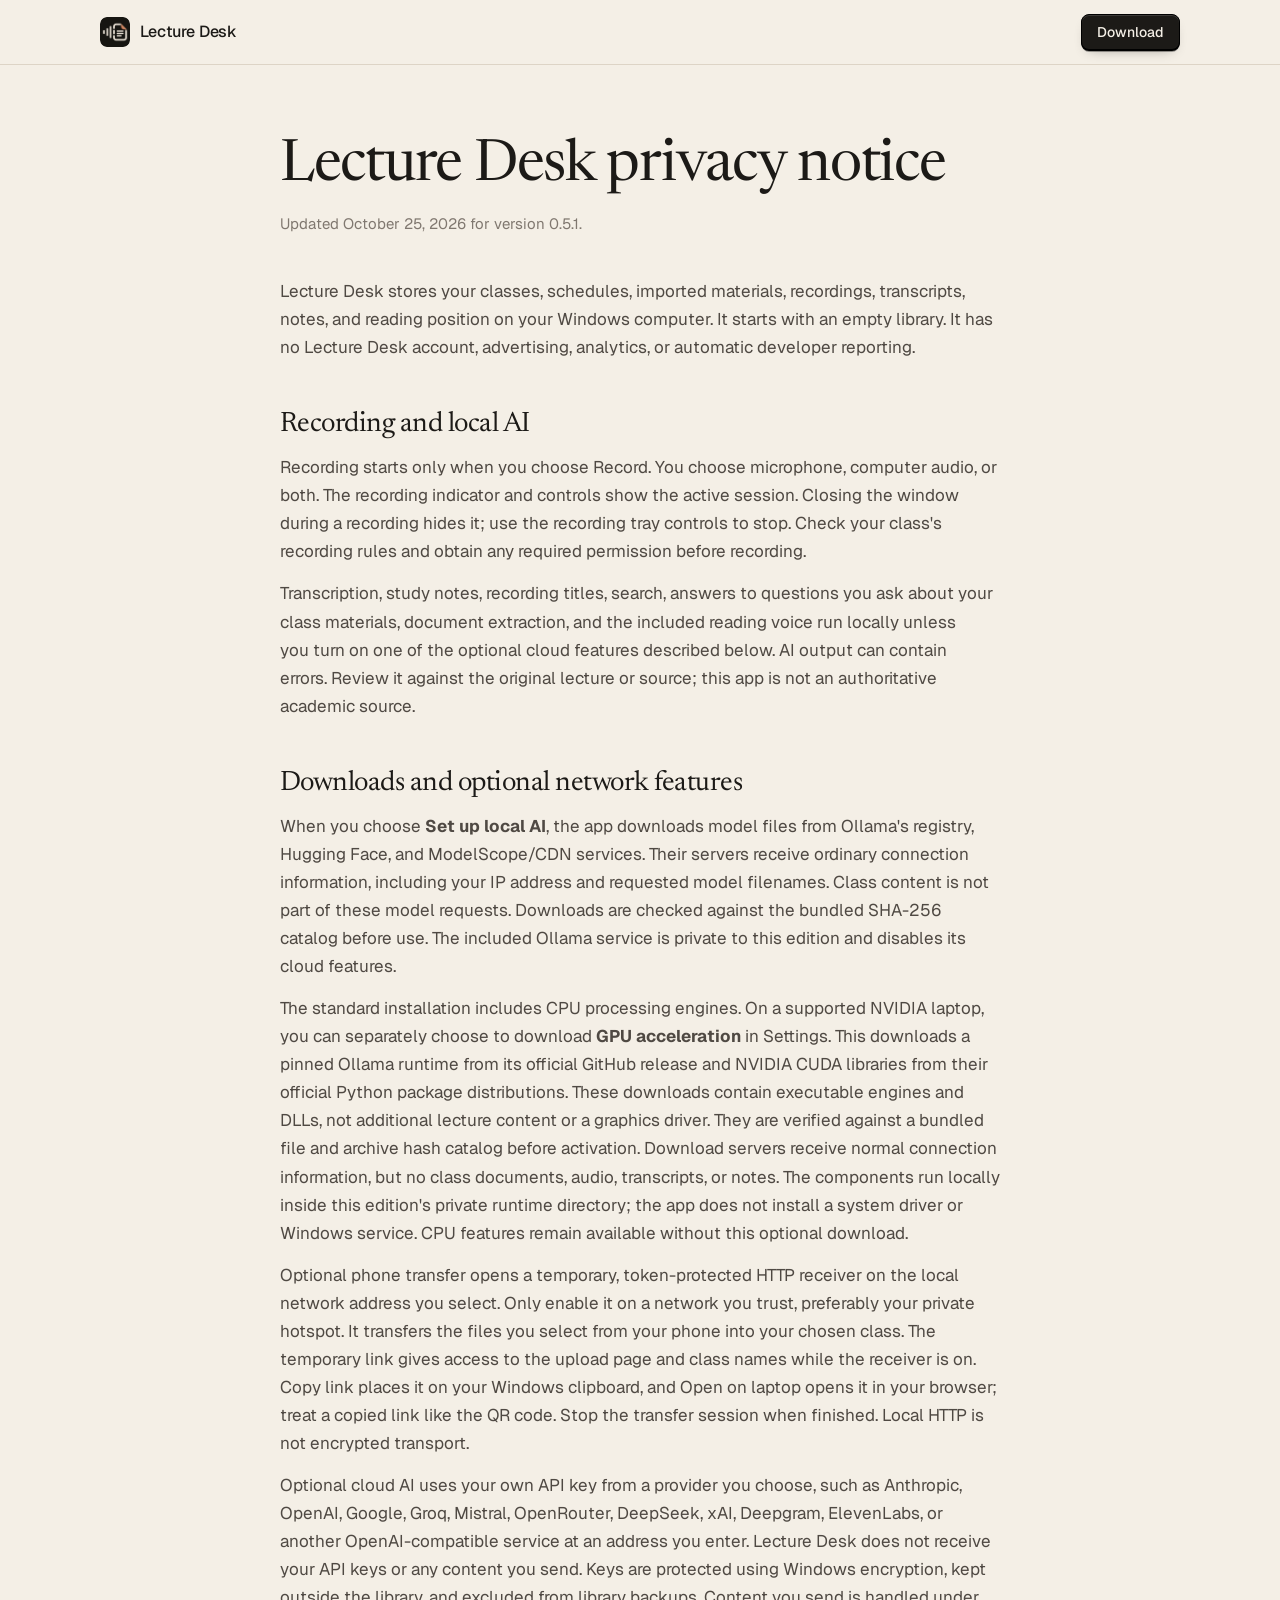
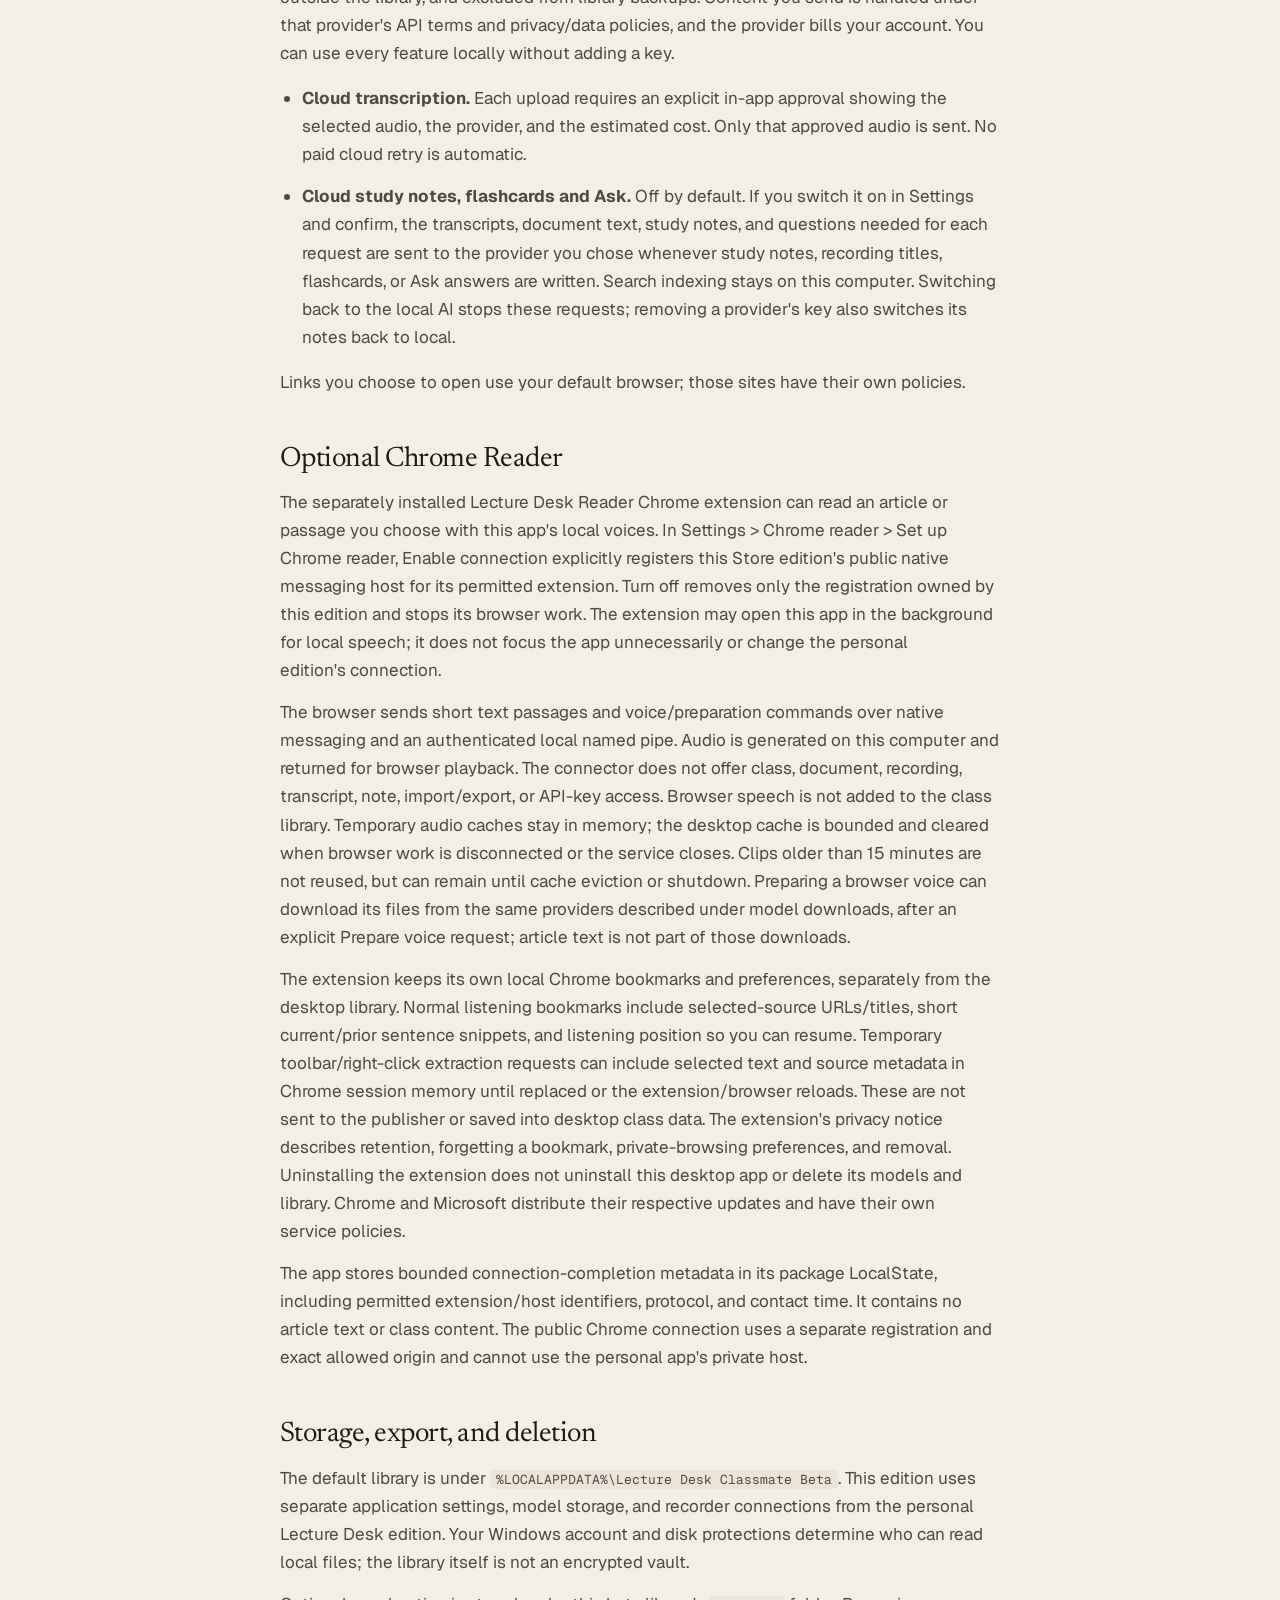
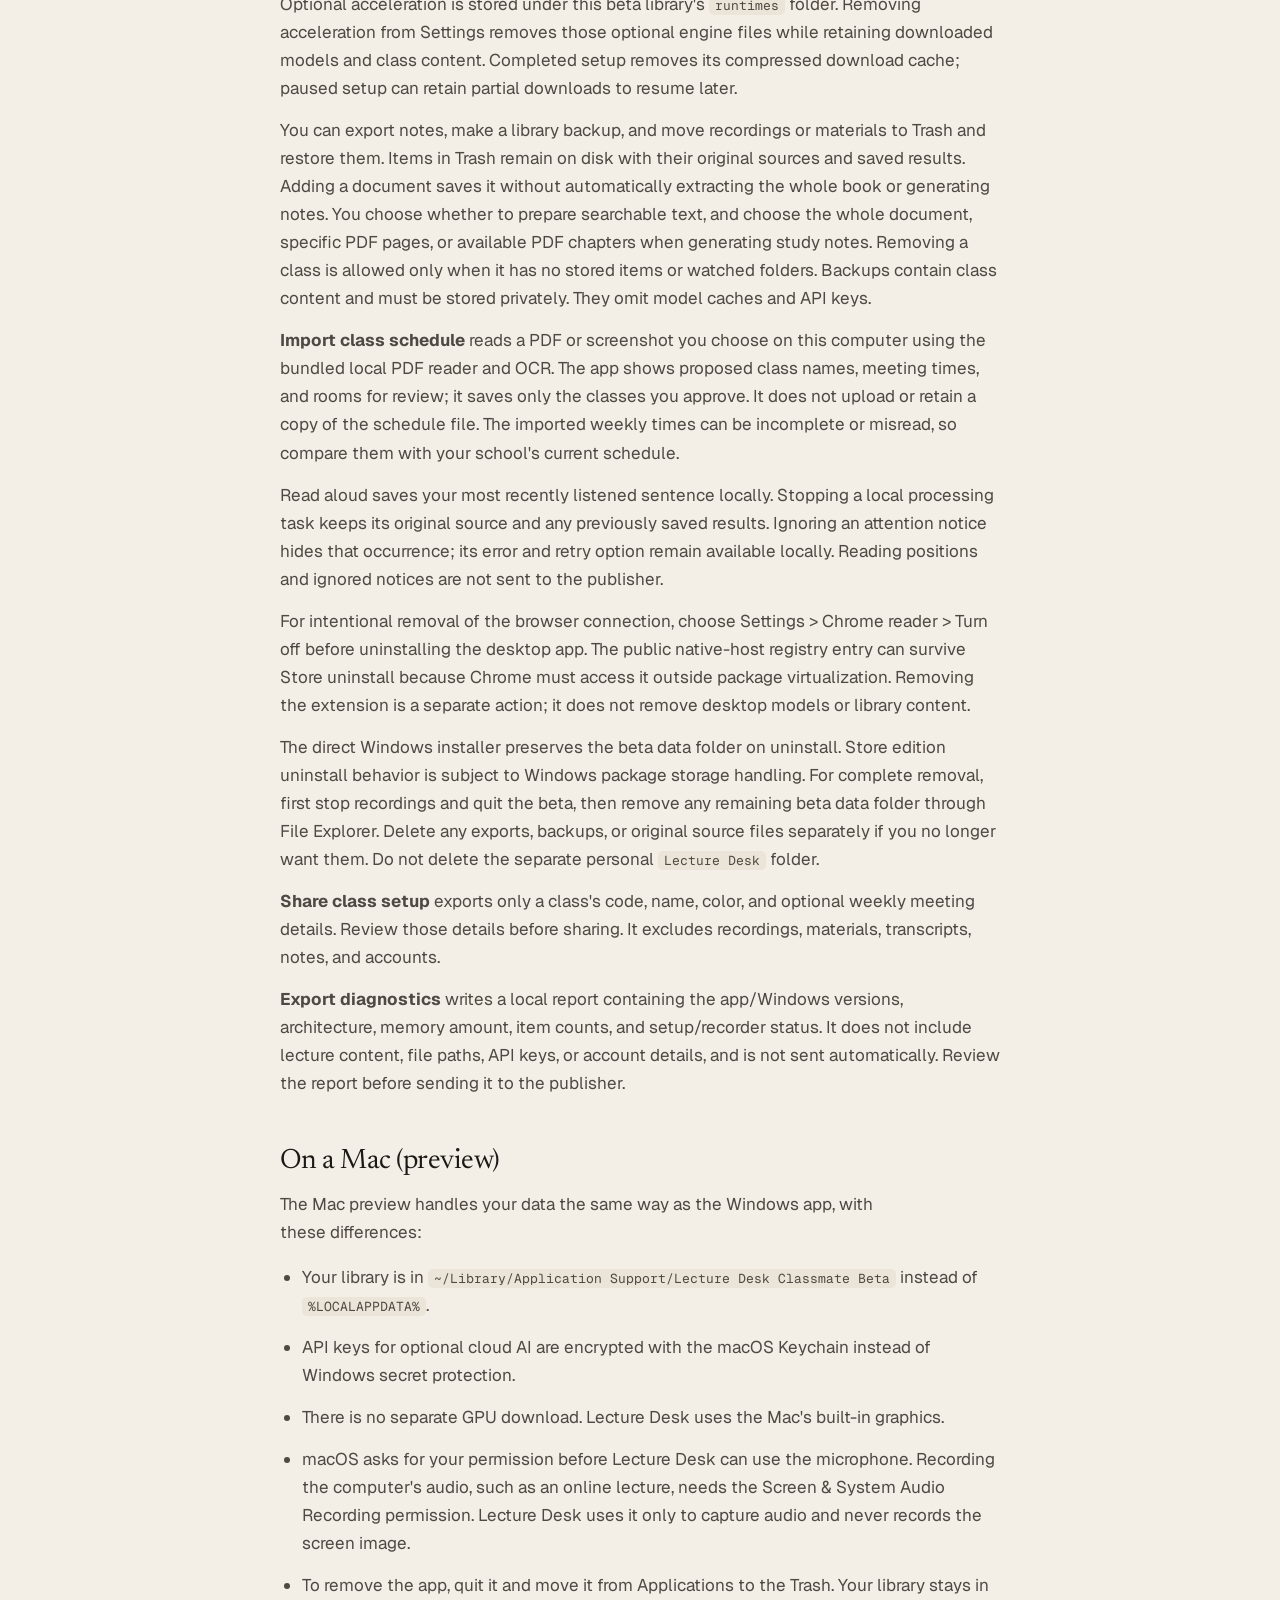
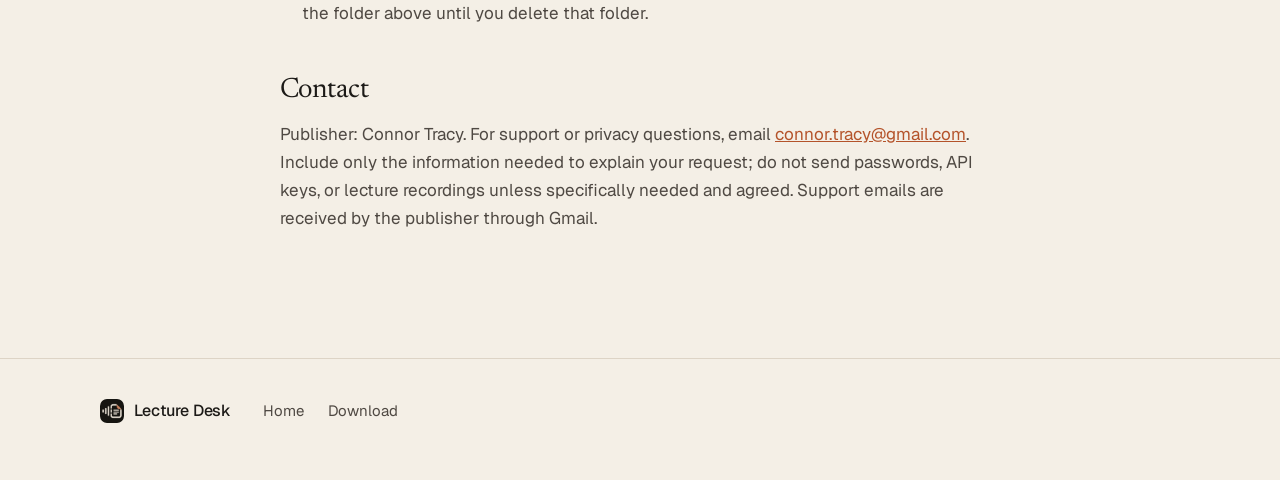
==== commit 7e059689: "Add the Mac preview download A Mac card next to Windows in the download box, with what happens the f" ====
--- a/privacy.html
+++ b/privacy.html
@@ -9,7 +9,7 @@
 <link rel="preconnect" href="https://fonts.googleapis.com">
 <link rel="preconnect" href="https://fonts.gstatic.com" crossorigin>
 <link href="https://fonts.googleapis.com/css2?family=Geist:wght@400;500;600&family=Geist+Mono:wght@400;500&family=Newsreader:ital,opsz,wght@0,6..72,400;0,6..72,500;1,6..72,400&display=swap" rel="stylesheet">
-<link rel="stylesheet" href="styles.css">
+<link rel="stylesheet" href="styles.css?v=mac1">
 </head>
 <body class="doc">
 <header class="nav scrolled"><div class="wrap nav-inner"><a class="brand" href="index.html"><picture><source srcset="img/icon-light-512.png" media="(prefers-color-scheme: dark)"><img src="img/icon-512.png" alt="" width="30" height="30"></picture>Lecture Desk</a><a class="btn btn-sm btn-ink" href="index.html#download">Download</a></div></header>
@@ -42,6 +42,9 @@
 <p>The direct Windows installer preserves the beta data folder on uninstall. Store edition uninstall behavior is subject to Windows package storage handling. For complete removal, first stop recordings and quit the beta, then remove any remaining beta data folder through File Explorer. Delete any exports, backups, or original source files separately if you no longer want them. Do not delete the separate personal <code>Lecture Desk</code> folder.</p>
 <p><strong>Share class setup</strong> exports only a class's code, name, color, and optional weekly meeting details. Review those details before sharing. It excludes recordings, materials, transcripts, notes, and accounts.</p>
 <p><strong>Export diagnostics</strong> writes a local report containing the app/Windows versions, architecture, memory amount, item counts, and setup/recorder status. It does not include lecture content, file paths, API keys, or account details, and is not sent automatically. Review the report before sending it to the publisher.</p>
+<h2>On a Mac (preview)</h2>
+<p>The Mac preview handles your data the same way as the Windows app, with these differences:</p>
+<ul><li>Your library is in <code>~/Library/Application Support/Lecture Desk Classmate Beta</code> instead of <code>%LOCALAPPDATA%</code>.</li><li>API keys for optional cloud AI are encrypted with the macOS Keychain instead of Windows secret protection.</li><li>There is no separate GPU download. Lecture Desk uses the Mac's built-in graphics.</li><li>macOS asks for your permission before Lecture Desk can use the microphone. Recording the computer's audio, such as an online lecture, needs the Screen &amp; System Audio Recording permission. Lecture Desk uses it only to capture audio and never records the screen image.</li><li>To remove the app, quit it and move it from Applications to the Trash. Your library stays in the folder above until you delete that folder.</li></ul>
 <h2>Contact</h2>
 <p>Publisher: Connor Tracy. For support or privacy questions, email <a href="mailto:connor.tracy@gmail.com">connor.tracy@gmail.com</a>. Include only the information needed to explain your request; do not send passwords, API keys, or lecture recordings unless specifically needed and agreed. Support emails are received by the publisher through Gmail.</p>
 </main>
--- a/styles.css
+++ b/styles.css
@@ -73,27 +73,25 @@
 .text-link { color: var(--accent); text-decoration-color: currentColor; }
 
 /* Hero */
-.hero { padding: 96px 0 0; }
-.hero-copy { max-width: 820px; }
-h1 { font-size: clamp(46px, 7.2vw, 92px); line-height: 1.02; letter-spacing: -.022em; }
+.hero { padding: 88px 0 104px; }
+.hero-copy h1 { max-width: 820px; }
+h1 { font-size: clamp(44px, 6.4vw, 80px); line-height: 1.02; letter-spacing: -.022em; }
 h1 em { font-style: italic; }
 .lede { margin-top: 28px; max-width: 600px; font-size: clamp(18px, 1.9vw, 20px); line-height: 1.6; color: var(--ink-2); }
-.cta { display: flex; flex-wrap: wrap; align-items: center; gap: 14px 24px; margin-top: 36px; }
-.fine { margin-top: 22px; font-size: 14px; color: var(--ink-3); }
-@media (max-width: 520px) { .hero { padding-top: 56px; } .cta .btn { width: 100%; } }
+.get { margin-top: 48px; scroll-margin-top: 88px; }
+@media (max-width: 520px) { .hero { padding: 56px 0 72px; } .get { margin-top: 36px; } }
 
 /* A plain window frame with one soft shadow. */
 .frame { margin: 0; border-radius: 12px; overflow: hidden; background: var(--frame); border: 1px solid rgb(0 0 0 / .5); box-shadow: 0 1px 1px rgb(28 26 23 / .08), 0 24px 48px -28px rgb(28 26 23 / .45); }
 .frame-bar { display: flex; gap: 7px; align-items: center; height: 30px; padding: 0 13px; background: #24211E; border-bottom: 1px solid #000; }
 .frame-bar i { width: 9px; height: 9px; border-radius: 50%; background: #45403A; }
-.hero-frame { margin-top: 72px; }
-@media (max-width: 640px) { .frame { border-radius: 9px; } .hero-frame { margin-top: 48px; } .frame-bar { height: 22px; } .frame-bar i { width: 7px; height: 7px; } }
+@media (max-width: 640px) { .frame { border-radius: 9px; } .frame-bar { height: 22px; } .frame-bar i { width: 7px; height: 7px; } }
 
 /* Sections share one rhythm. */
 section + section { border-top: 1px solid var(--rule); }
-.hero + section { border-top: 0; }
-.notes, .features, .privacy, .why, .download, .faq { padding: 128px 0; }
-@media (max-width: 760px) { .notes, .features, .privacy, .why, .download, .faq { padding: 80px 0; } }
+.notes, .features, .privacy, .why, .faq { padding: 128px 0; }
+.tour { padding: 112px 0 120px; }
+@media (max-width: 760px) { .notes, .features, .privacy, .why, .faq, .tour { padding: 80px 0; } }
 h2 { font-size: clamp(34px, 4.6vw, 54px); line-height: 1.08; letter-spacing: -.018em; }
 .caption { margin-top: 16px; font-size: 14px; color: var(--ink-3); }
 
@@ -119,14 +117,28 @@
 .proof-transcript li.lit time { color: var(--accent); }
 @media (max-width: 860px) { .proof { grid-template-columns: 1fr; } .proof-transcript { border-left: 0; border-top: 1px solid var(--rule); } .proof > div { padding: 24px 18px; } }
 
-.demo { position: relative; margin: 96px 0 0 auto; width: min(100%, 860px); }
-.demo + .caption { width: min(100%, 860px); margin-left: auto; }
-.demo video { width: 100%; aspect-ratio: 16 / 9; cursor: pointer; }
-.play { position: absolute; right: 14px; bottom: 14px; width: 38px; height: 38px; display: grid; place-items: center; border-radius: 50%; border: 1px solid rgb(255 255 255 / .2); background: rgb(28 26 23 / .72); cursor: pointer; }
-.play svg { width: 16px; height: 16px; fill: #F4EFE6; }
-.play .i-play { display: none; }
-.play.paused .i-play { display: block; }
-.play.paused .i-pause { display: none; }
+/* The launch video: a plain rounded frame (the film has its own backgrounds) with two quiet controls. */
+/* Sized to watch from a seat, not to fill the screen. */
+.tour-inner { width: min(880px, 100% - 2 * var(--gutter)); }
+.tour-head { margin-bottom: 36px; }
+.tour-head h2 { font-size: clamp(30px, 3.6vw, 42px); }
+.tour-head p { margin-top: 12px; color: var(--ink-2); max-width: 560px; }
+.film { position: relative; margin: 0; border-radius: 14px; overflow: hidden; background: #EFEAE1; border: 1px solid var(--rule); box-shadow: 0 1px 1px rgb(28 26 23 / .06), 0 28px 56px -32px rgb(28 26 23 / .45); }
+.film video { width: 100%; aspect-ratio: 16 / 9; cursor: pointer; }
+.film-controls { position: absolute; right: 14px; bottom: 14px; display: flex; gap: 8px; }
+.film-controls button { display: inline-flex; align-items: center; gap: 8px; height: 38px; padding: 0 13px; border-radius: 999px; border: 1px solid rgb(255 255 255 / .16); background: rgb(28 26 23 / .78); color: #F4EFE6; font: 500 13.5px/1 var(--sans); cursor: pointer; transition: background-color .2s; }
+.film-controls button:hover { background: rgb(28 26 23 / .92); }
+.film-controls button:active { transform: translateY(1px); }
+.film-controls svg { width: 16px; height: 16px; fill: #F4EFE6; stroke: #F4EFE6; stroke-width: 0; }
+.film-sound svg .i-off, .film-sound svg .i-on { fill: none; stroke-width: 1.8; stroke-linecap: round; }
+.film-sound .i-on { display: none; }
+.film-sound[aria-pressed="true"] .i-on { display: block; }
+.film-sound[aria-pressed="true"] .i-off { display: none; }
+.film-play { width: 38px; justify-content: center; padding: 0 !important; }
+.film-play .i-play { display: none; }
+.film-play.paused .i-play { display: block; }
+.film-play.paused .i-pause { display: none; }
+@media (max-width: 640px) { .film { border-radius: 10px; } .film-controls { right: 8px; bottom: 8px; } .film-controls button { height: 32px; } .film-sound span { display: none; } }
 
 /* Features: a plain two-column list, ruled like a notebook. */
 .features h2 { margin-bottom: 48px; }
@@ -160,15 +172,24 @@
 @media (max-width: 640px) { .why-inner { grid-template-columns: 1fr; gap: 20px; } .folio { width: 56px; height: 56px; } }
 
 /* Download */
-.download h2 { margin-bottom: 48px; }
 .dl { border: 1px solid var(--rule); border-radius: 12px; background: var(--sheet); }
 .dl > div { padding: 40px 44px; }
-.dl-main { display: grid; grid-template-columns: minmax(0, 1fr) minmax(0, 1.15fr); gap: 0 56px; align-items: start; }
+.dl-main { display: grid; grid-template-columns: minmax(0, 1fr) minmax(0, 1.15fr); grid-template-rows: auto auto 1fr; gap: 0 56px; align-items: start; }
 .dl-main > h3, .dl-main > p, .dl-main > .btn { grid-column: 1; }
 .dl-main > .btn { justify-self: start; align-self: start; }
 .dl-main > .direct { grid-column: 2; grid-row: 1 / span 3; margin: 0; padding: 0 0 0 56px; border-top: 0; border-left: 1px solid var(--rule); }
-.mac { margin-top: 20px; font-size: 15px; color: var(--ink-2); }
-.mac strong { font-weight: 600; color: var(--ink); }
+/* The Mac preview: the same two columns, with the first-open steps on the right. */
+.dl-mac { display: grid; grid-template-columns: minmax(0, 1fr) minmax(0, 1.15fr); gap: 0 56px; border-top: 1px solid var(--rule); }
+.mac-intro > p:not(.meta) { color: var(--ink-2); margin-bottom: 24px; max-width: 460px; }
+.mac-intro .meta { margin-top: 14px; font-size: 14px; color: var(--ink-3); }
+.mac-steps { display: grid; gap: 14px; align-content: start; padding-left: 56px; border-left: 1px solid var(--rule); }
+.tag { display: inline-block; vertical-align: middle; margin-left: 6px; padding: 4px 9px; border-radius: 999px; font: 500 12px/1 var(--sans); letter-spacing: .02em; color: var(--accent); background: var(--accent-wash); }
+.steps { margin: 0; padding-left: 20px; display: grid; gap: 10px; font-size: 14.5px; color: var(--ink-2); }
+.steps li::marker { color: var(--ink-3); font: 500 13px var(--mono); }
+.steps strong { color: var(--ink); font-weight: 600; }
+.settings-link { display: flex; width: max-content; margin-top: 12px; }
+.btn .apple { width: 15px; height: 18px; fill: currentColor; margin-top: -2px; }
+.reqs-title { margin-top: 40px; font-size: 15px; font-weight: 600; }
 .dl h3 { font-size: 30px; letter-spacing: -.01em; margin-bottom: 10px; }
 .dl-main > p { color: var(--ink-2); margin-bottom: 24px; max-width: 460px; }
 .direct { margin-top: 32px; padding-top: 28px; border-top: 1px solid var(--rule); display: grid; gap: 16px; }
@@ -181,10 +202,10 @@
 .hash-box p { margin-top: 10px; font-size: 14px; color: var(--ink-2); }
 .hash { font: 12.5px/1.6 var(--mono); color: var(--ink-3); word-break: break-all; }
 code { font: 13px var(--mono); padding: 1px 6px; border-radius: 5px; background: var(--paper-2); }
-.reqs { display: grid; grid-template-columns: repeat(4, 1fr); gap: 24px; margin: 40px 0 0; }
+.reqs { display: grid; grid-template-columns: repeat(4, 1fr); gap: 24px; margin: 16px 0 0; }
 .reqs dt { font: 500 13px/1 var(--sans); color: var(--ink-3); margin-bottom: 8px; }
 .reqs dd { margin: 0; font-size: 15px; color: var(--ink-2); }
-@media (max-width: 860px) { .dl-main { grid-template-columns: 1fr; } .dl-main > .direct { grid-column: 1; grid-row: auto; margin-top: 32px; padding: 28px 0 0; border-left: 0; border-top: 1px solid var(--rule); } .reqs { grid-template-columns: 1fr 1fr; } }
+@media (max-width: 860px) { .dl-mac { grid-template-columns: 1fr; } .mac-steps { margin-top: 32px; padding: 28px 0 0; border-left: 0; border-top: 1px solid var(--rule); } .dl-main { grid-template-columns: 1fr; grid-template-rows: none; } .dl-main > .direct { grid-column: 1; grid-row: auto; margin-top: 32px; padding: 28px 0 0; border-left: 0; border-top: 1px solid var(--rule); } .reqs { grid-template-columns: 1fr 1fr; } }
 @media (max-width: 520px) { .dl > div { padding: 28px 22px; } .reqs { grid-template-columns: 1fr; } .dl .btn { width: 100%; } }
 
 /* Questions */
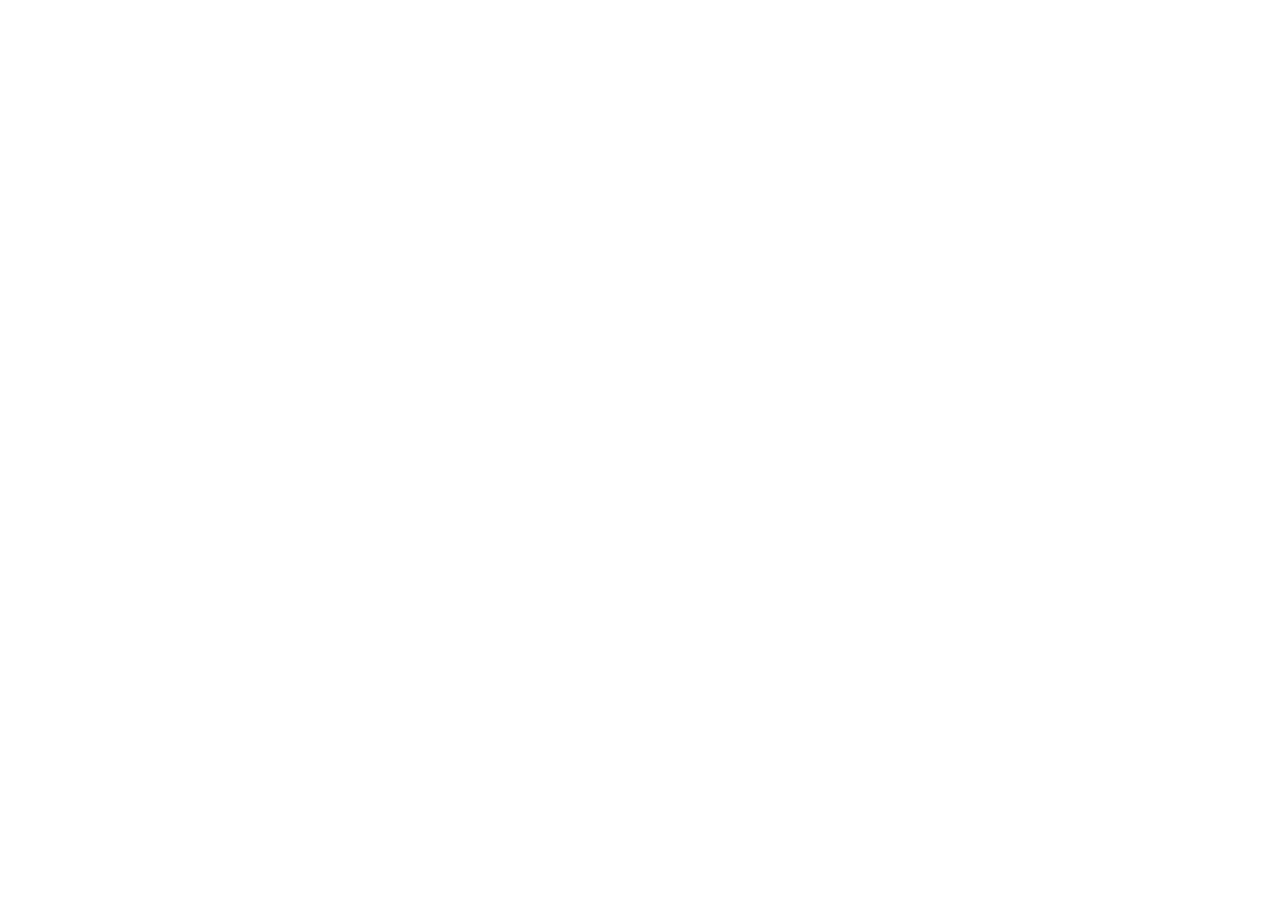
==== commit d9eeb88b: "Forward the old address to lecturedesk.github.io Co-Authored-By: Claude Opus 5.5 <noreply@anthropic." ====
--- a/privacy.html
+++ b/privacy.html
@@ -3,51 +3,17 @@
 <head>
 <meta charset="utf-8">
 <meta name="viewport" content="width=device-width,initial-scale=1">
-<title>Privacy · Lecture Desk</title>
-<meta name="description" content="How Lecture Desk handles your recordings, notes and data.">
-<link rel="icon" href="favicon.ico" sizes="any">
-<link rel="preconnect" href="https://fonts.googleapis.com">
-<link rel="preconnect" href="https://fonts.gstatic.com" crossorigin>
-<link href="https://fonts.googleapis.com/css2?family=Geist:wght@400;500;600&family=Geist+Mono:wght@400;500&family=Newsreader:ital,opsz,wght@0,6..72,400;0,6..72,500;1,6..72,400&display=swap" rel="stylesheet">
-<link rel="stylesheet" href="styles.css?v=mac1">
+<title>Lecture Desk has moved</title>
+<link rel="canonical" href="https://lecturedesk.github.io/">
+<meta http-equiv="refresh" content="0; url=https://lecturedesk.github.io/">
+<script>
+  // Keep the page and section someone linked to, e.g. /lecture-desk/privacy.html or #download.
+  const rest = location.pathname.replace(/^\/lecture-desk\/?/, '');
+  location.replace('https://lecturedesk.github.io/' + rest + location.search + location.hash);
+</script>
+<style>body{margin:0;min-height:100vh;display:grid;place-items:center;background:#F4EFE6;color:#1C1A17;font:17px/1.6 system-ui,sans-serif}a{color:#B4532A}@media (prefers-color-scheme:dark){body{background:#1A1816;color:#EDE6DA}a{color:#E0895F}}</style>
 </head>
-<body class="doc">
-<header class="nav scrolled"><div class="wrap nav-inner"><a class="brand" href="index.html"><picture><source srcset="img/icon-light-512.png" media="(prefers-color-scheme: dark)"><img src="img/icon-512.png" alt="" width="30" height="30"></picture>Lecture Desk</a><a class="btn btn-sm btn-ink" href="index.html#download">Download</a></div></header>
-<main class="wrap prose">
-<h1>Lecture Desk privacy notice</h1>
-<p class="updated">Updated October 25, 2026 for version 0.5.1.</p>
-<p>Lecture Desk stores your classes, schedules, imported materials, recordings, transcripts, notes, and reading position on your Windows computer. It starts with an empty library. It has no Lecture Desk account, advertising, analytics, or automatic developer reporting.</p>
-<h2>Recording and local AI</h2>
-<p>Recording starts only when you choose Record. You choose microphone, computer audio, or both. The recording indicator and controls show the active session. Closing the window during a recording hides it; use the recording tray controls to stop. Check your class's recording rules and obtain any required permission before recording.</p>
-<p>Transcription, study notes, recording titles, search, answers to questions you ask about your class materials, document extraction, and the included reading voice run locally unless you turn on one of the optional cloud features described below. AI output can contain errors. Review it against the original lecture or source; this app is not an authoritative academic source.</p>
-<h2>Downloads and optional network features</h2>
-<p>When you choose <strong>Set up local AI</strong>, the app downloads model files from Ollama's registry, Hugging Face, and ModelScope/CDN services. Their servers receive ordinary connection information, including your IP address and requested model filenames. Class content is not part of these model requests. Downloads are checked against the bundled SHA-256 catalog before use. The included Ollama service is private to this edition and disables its cloud features.</p>
-<p>The standard installation includes CPU processing engines. On a supported NVIDIA laptop, you can separately choose to download <strong>GPU acceleration</strong> in Settings. This downloads a pinned Ollama runtime from its official GitHub release and NVIDIA CUDA libraries from their official Python package distributions. These downloads contain executable engines and DLLs, not additional lecture content or a graphics driver. They are verified against a bundled file and archive hash catalog before activation. Download servers receive normal connection information, but no class documents, audio, transcripts, or notes. The components run locally inside this edition's private runtime directory; the app does not install a system driver or Windows service. CPU features remain available without this optional download.</p>
-<p>Optional phone transfer opens a temporary, token-protected HTTP receiver on the local network address you select. Only enable it on a network you trust, preferably your private hotspot. It transfers the files you select from your phone into your chosen class. The temporary link gives access to the upload page and class names while the receiver is on. Copy link places it on your Windows clipboard, and Open on laptop opens it in your browser; treat a copied link like the QR code. Stop the transfer session when finished. Local HTTP is not encrypted transport.</p>
-<p>Optional cloud AI uses your own API key from a provider you choose, such as Anthropic, OpenAI, Google, Groq, Mistral, OpenRouter, DeepSeek, xAI, Deepgram, ElevenLabs, or another OpenAI-compatible service at an address you enter. Lecture Desk does not receive your API keys or any content you send. Keys are protected using Windows encryption, kept outside the library, and excluded from library backups. Content you send is handled under that provider's API terms and privacy/data policies, and the provider bills your account. You can use every feature locally without adding a key.</p>
-<ul><li><strong>Cloud transcription.</strong> Each upload requires an explicit in-app approval showing the selected audio, the provider, and the estimated cost. Only that approved audio is sent. No paid cloud retry is automatic.</li><li><strong>Cloud study notes, flashcards and Ask.</strong> Off by default. If you switch it on in Settings and confirm, the transcripts, document text, study notes, and questions needed for each request are sent to the provider you chose whenever study notes, recording titles, flashcards, or Ask answers are written. Search indexing stays on this computer. Switching back to the local AI stops these requests; removing a provider's key also switches its notes back to local.</li></ul>
-<p>Links you choose to open use your default browser; those sites have their own policies.</p>
-<h2>Optional Chrome Reader</h2>
-<p>The separately installed Lecture Desk Reader Chrome extension can read an article or passage you choose with this app's local voices. In Settings &gt; Chrome reader &gt; Set up Chrome reader, Enable connection explicitly registers this Store edition's public native messaging host for its permitted extension. Turn off removes only the registration owned by this edition and stops its browser work. The extension may open this app in the background for local speech; it does not focus the app unnecessarily or change the personal edition's connection.</p>
-<p>The browser sends short text passages and voice/preparation commands over native messaging and an authenticated local named pipe. Audio is generated on this computer and returned for browser playback. The connector does not offer class, document, recording, transcript, note, import/export, or API-key access. Browser speech is not added to the class library. Temporary audio caches stay in memory; the desktop cache is bounded and cleared when browser work is disconnected or the service closes. Clips older than 15 minutes are not reused, but can remain until cache eviction or shutdown. Preparing a browser voice can download its files from the same providers described under model downloads, after an explicit Prepare voice request; article text is not part of those downloads.</p>
-<p>The extension keeps its own local Chrome bookmarks and preferences, separately from the desktop library. Normal listening bookmarks include selected-source URLs/titles, short current/prior sentence snippets, and listening position so you can resume. Temporary toolbar/right-click extraction requests can include selected text and source metadata in Chrome session memory until replaced or the extension/browser reloads. These are not sent to the publisher or saved into desktop class data. The extension's privacy notice describes retention, forgetting a bookmark, private-browsing preferences, and removal. Uninstalling the extension does not uninstall this desktop app or delete its models and library. Chrome and Microsoft distribute their respective updates and have their own service policies.</p>
-<p>The app stores bounded connection-completion metadata in its package LocalState, including permitted extension/host identifiers, protocol, and contact time. It contains no article text or class content. The public Chrome connection uses a separate registration and exact allowed origin and cannot use the personal app's private host.</p>
-<h2>Storage, export, and deletion</h2>
-<p>The default library is under <code>%LOCALAPPDATA%\Lecture Desk Classmate Beta</code>. This edition uses separate application settings, model storage, and recorder connections from the personal Lecture Desk edition. Your Windows account and disk protections determine who can read local files; the library itself is not an encrypted vault.</p>
-<p>Optional acceleration is stored under this beta library's <code>runtimes</code> folder. Removing acceleration from Settings removes those optional engine files while retaining downloaded models and class content. Completed setup removes its compressed download cache; paused setup can retain partial downloads to resume later.</p>
-<p>You can export notes, make a library backup, and move recordings or materials to Trash and restore them. Items in Trash remain on disk with their original sources and saved results. Adding a document saves it without automatically extracting the whole book or generating notes. You choose whether to prepare searchable text, and choose the whole document, specific PDF pages, or available PDF chapters when generating study notes. Removing a class is allowed only when it has no stored items or watched folders. Backups contain class content and must be stored privately. They omit model caches and API keys.</p>
-<p><strong>Import class schedule</strong> reads a PDF or screenshot you choose on this computer using the bundled local PDF reader and OCR. The app shows proposed class names, meeting times, and rooms for review; it saves only the classes you approve. It does not upload or retain a copy of the schedule file. The imported weekly times can be incomplete or misread, so compare them with your school's current schedule.</p>
-<p>Read aloud saves your most recently listened sentence locally. Stopping a local processing task keeps its original source and any previously saved results. Ignoring an attention notice hides that occurrence; its error and retry option remain available locally. Reading positions and ignored notices are not sent to the publisher.</p>
-<p>For intentional removal of the browser connection, choose Settings &gt; Chrome reader &gt; Turn off before uninstalling the desktop app. The public native-host registry entry can survive Store uninstall because Chrome must access it outside package virtualization. Removing the extension is a separate action; it does not remove desktop models or library content.</p>
-<p>The direct Windows installer preserves the beta data folder on uninstall. Store edition uninstall behavior is subject to Windows package storage handling. For complete removal, first stop recordings and quit the beta, then remove any remaining beta data folder through File Explorer. Delete any exports, backups, or original source files separately if you no longer want them. Do not delete the separate personal <code>Lecture Desk</code> folder.</p>
-<p><strong>Share class setup</strong> exports only a class's code, name, color, and optional weekly meeting details. Review those details before sharing. It excludes recordings, materials, transcripts, notes, and accounts.</p>
-<p><strong>Export diagnostics</strong> writes a local report containing the app/Windows versions, architecture, memory amount, item counts, and setup/recorder status. It does not include lecture content, file paths, API keys, or account details, and is not sent automatically. Review the report before sending it to the publisher.</p>
-<h2>On a Mac (preview)</h2>
-<p>The Mac preview handles your data the same way as the Windows app, with these differences:</p>
-<ul><li>Your library is in <code>~/Library/Application Support/Lecture Desk Classmate Beta</code> instead of <code>%LOCALAPPDATA%</code>.</li><li>API keys for optional cloud AI are encrypted with the macOS Keychain instead of Windows secret protection.</li><li>There is no separate GPU download. Lecture Desk uses the Mac's built-in graphics.</li><li>macOS asks for your permission before Lecture Desk can use the microphone. Recording the computer's audio, such as an online lecture, needs the Screen &amp; System Audio Recording permission. Lecture Desk uses it only to capture audio and never records the screen image.</li><li>To remove the app, quit it and move it from Applications to the Trash. Your library stays in the folder above until you delete that folder.</li></ul>
-<h2>Contact</h2>
-<p>Publisher: Connor Tracy. For support or privacy questions, email <a href="mailto:connor.tracy@gmail.com">connor.tracy@gmail.com</a>. Include only the information needed to explain your request; do not send passwords, API keys, or lecture recordings unless specifically needed and agreed. Support emails are received by the publisher through Gmail.</p>
-</main>
-<footer class="footer"><div class="wrap footer-inner"><a class="brand" href="index.html"><picture><source srcset="img/icon-light-512.png" media="(prefers-color-scheme: dark)"><img src="img/icon-512.png" alt="" width="24" height="24"></picture>Lecture Desk</a><nav aria-label="Footer"><a href="index.html">Home</a><a href="index.html#download">Download</a></nav></div></footer>
+<body>
+<p>Lecture Desk has moved to <a href="https://lecturedesk.github.io/">lecturedesk.github.io</a>.</p>
 </body>
 </html>
